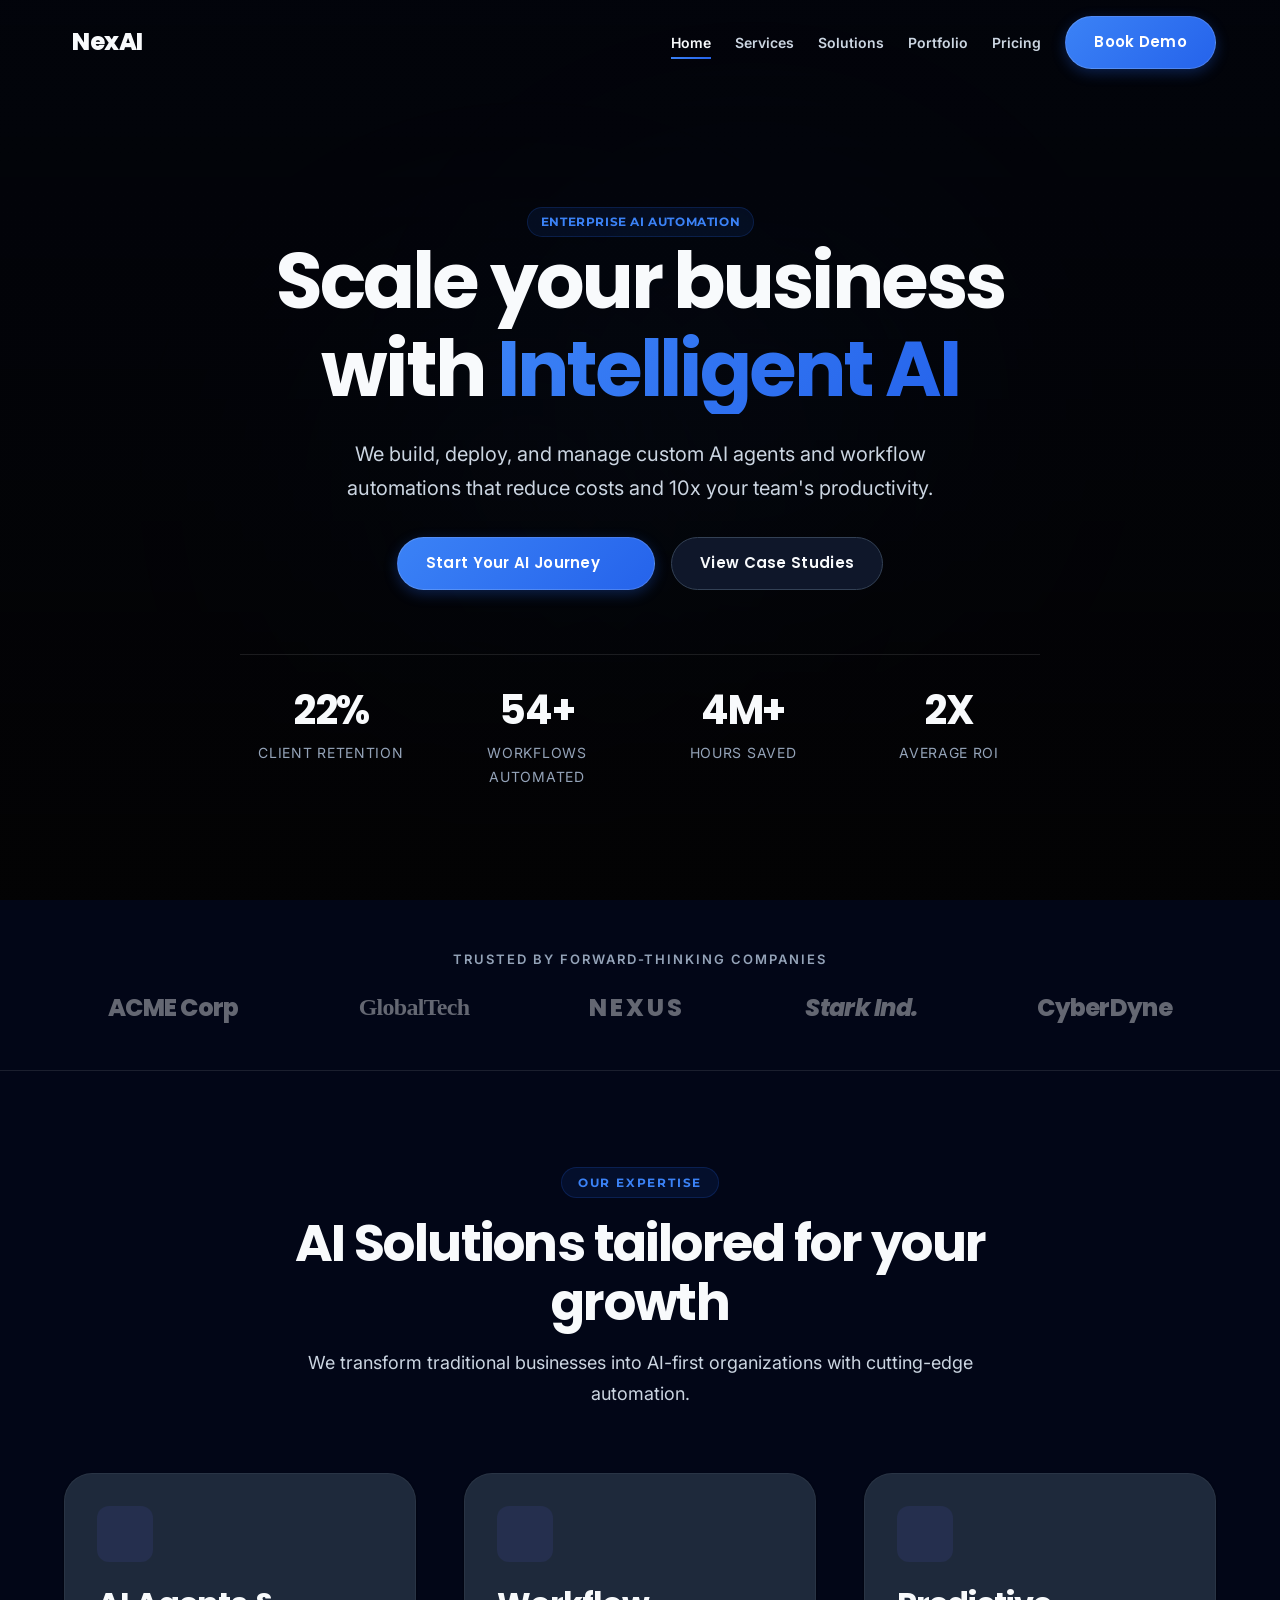
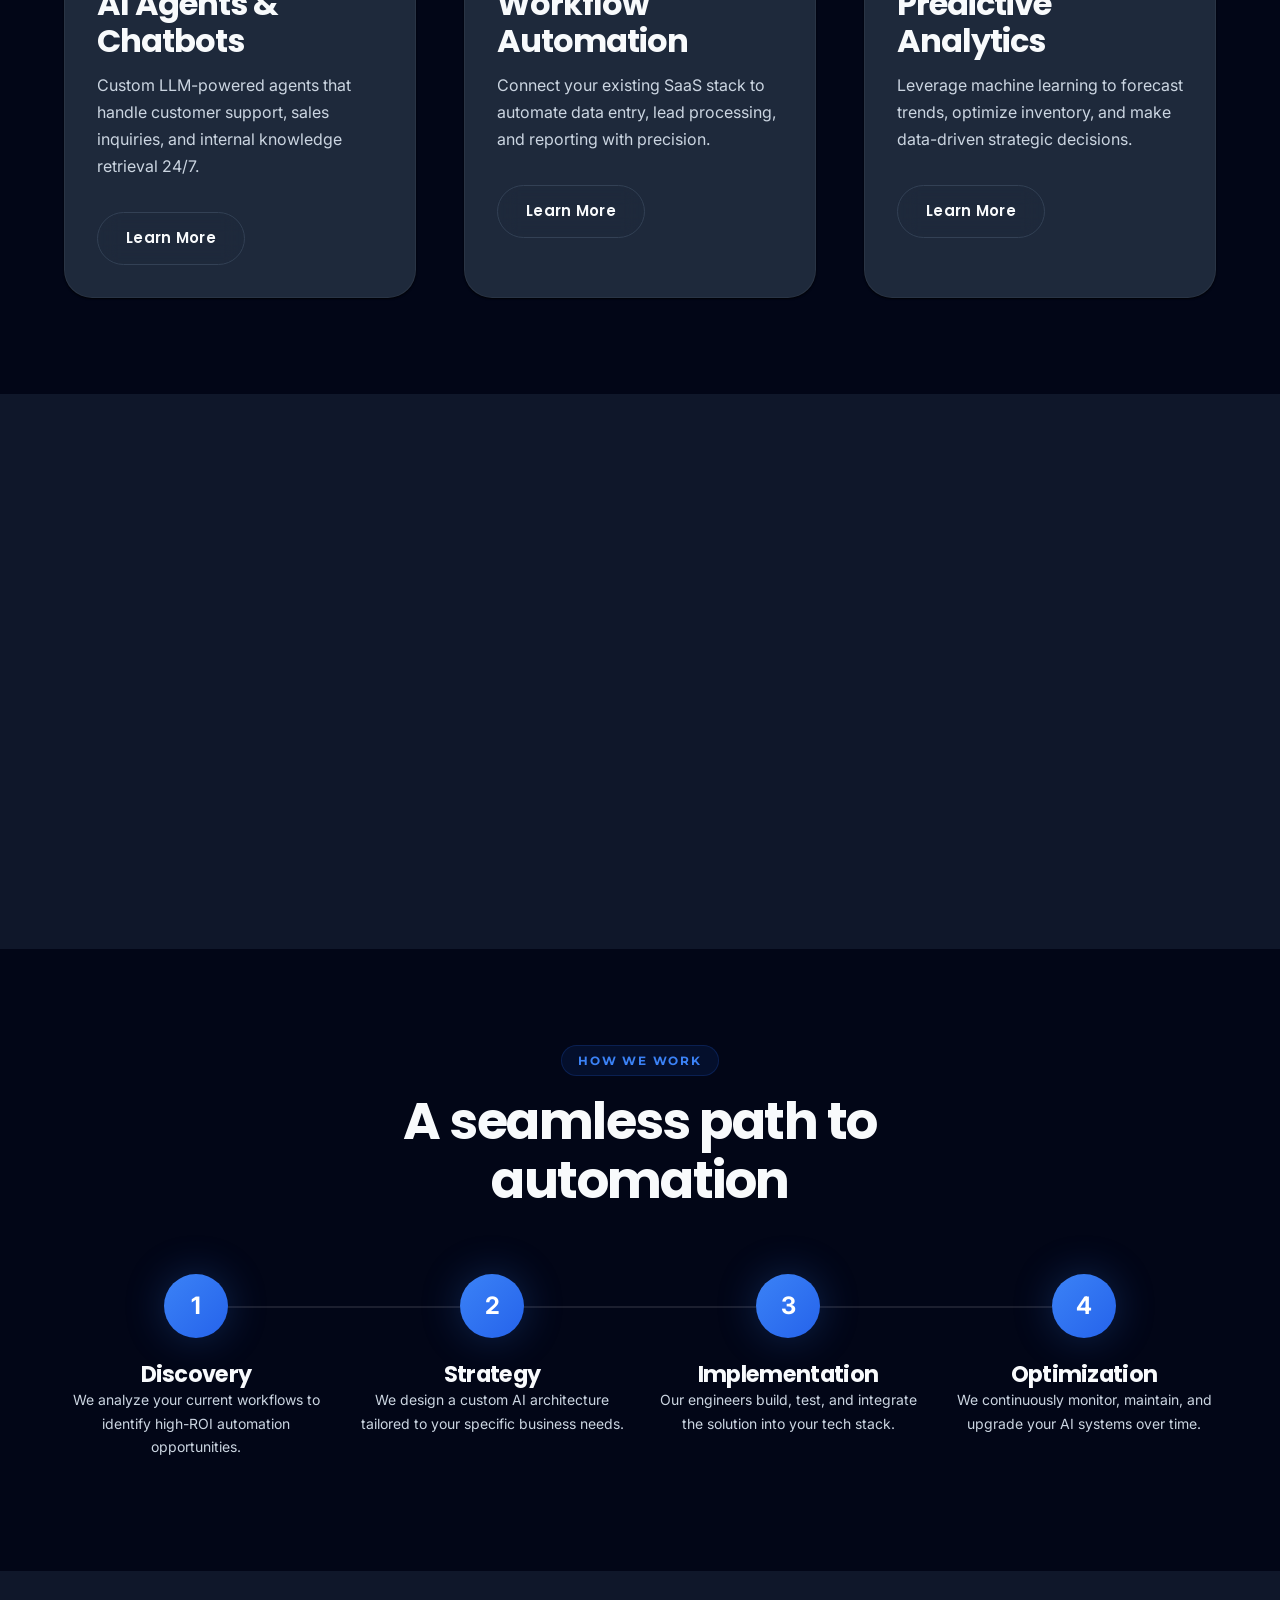
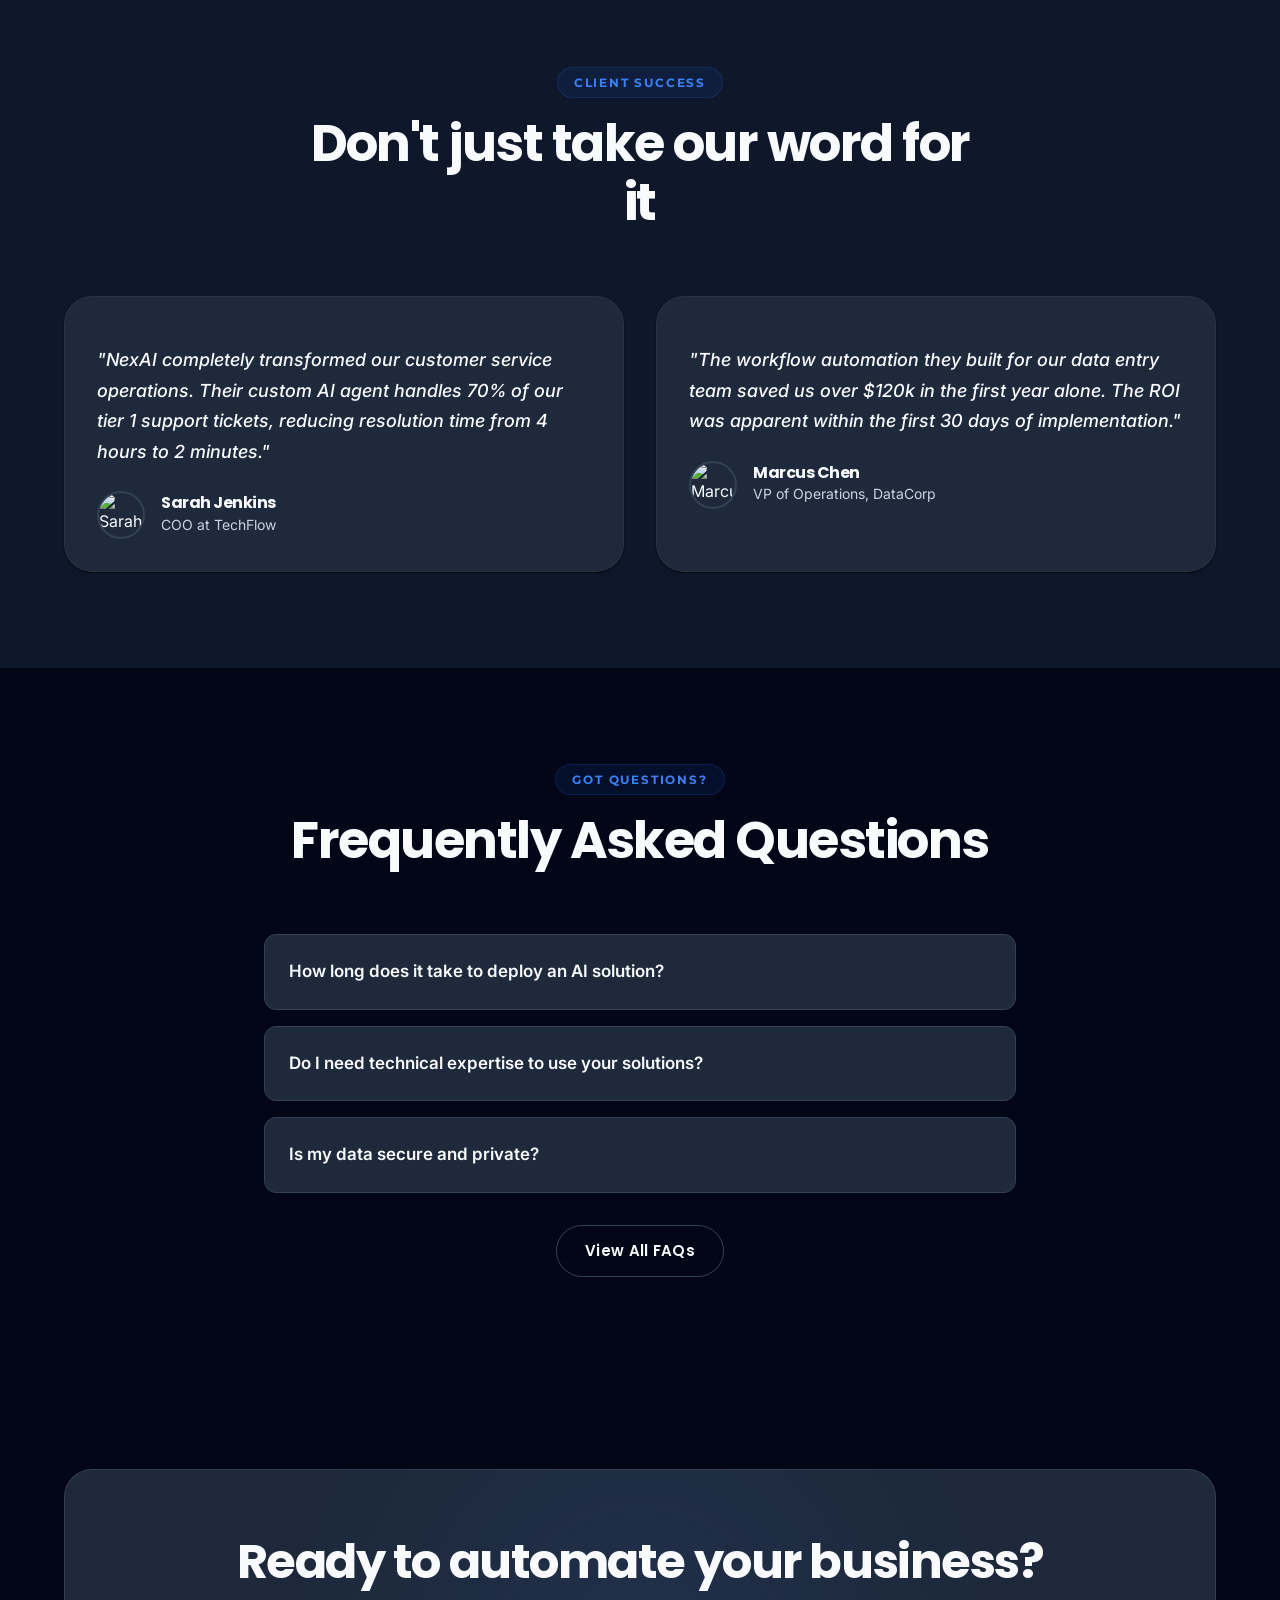
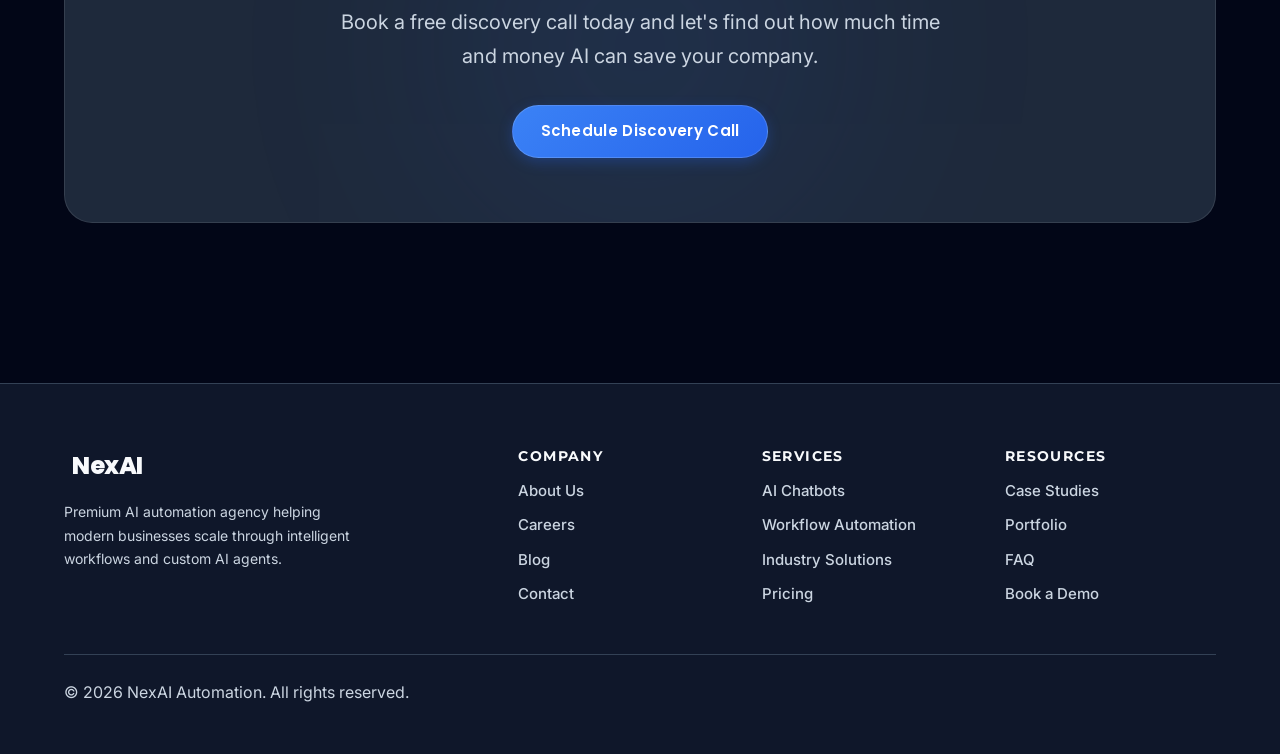
==== index.html @ 37d2e98c "Initial commit: NexAI - Complete AI Agency Website" ====
<!DOCTYPE html>
<html lang="en" data-theme="dark">
<head>
    <meta charset="UTF-8">
    <meta name="viewport" content="width=device-width, initial-scale=1.0">
    <title>NexAI - Premium AI Automation Agency</title>
    <meta name="description" content="NexAI builds, deploys, and manages custom AI agents and workflow automations that reduce costs and 10x your team's productivity.">
    <link rel="preconnect" href="https://fonts.googleapis.com">
    <link rel="preconnect" href="https://fonts.gstatic.com" crossorigin>
    <link href="https://fonts.googleapis.com/css2?family=Inter:wght@300;400;500;600;700&family=Montserrat:wght@500;600;700;800&family=Poppins:wght@500;600;700;800&display=swap" rel="stylesheet">
    <link rel="stylesheet" href="assets/css/variables.css">
    <link rel="stylesheet" href="assets/css/reset.css">
    <link rel="stylesheet" href="assets/css/global.css">
    <link rel="stylesheet" href="assets/css/components.css">
    <link rel="stylesheet" href="assets/css/animations.css">
    <script src="https://unpkg.com/@phosphor-icons/web"></script>
    <style>
        .hero {
            min-height: 100vh;
            display: flex;
            align-items: center;
            position: relative;
            padding-top: var(--space-24);
            overflow: hidden;
            background-image: linear-gradient(to bottom, rgba(3,3,3,0.6), rgba(3,3,3,0.95)), url('https://images.unsplash.com/photo-1451187580459-43490279c0fa?q=80&w=2000&auto=format&fit=crop');
            background-size: cover;
            background-position: center;
            background-attachment: fixed;
        }
        [data-theme="light"] .hero {
            background-image: linear-gradient(to bottom, rgba(248,250,252,0.7), rgba(248,250,252,0.98)), url('https://images.unsplash.com/photo-1451187580459-43490279c0fa?q=80&w=2000&auto=format&fit=crop');
        }
        .hero-content { max-width: 800px; margin: 0 auto; text-align: center; z-index: 1; position: relative; }
        .hero-title { font-size: clamp(3rem, 6vw, 5rem); margin-bottom: var(--space-6); letter-spacing: -0.04em; }
        .hero-subtitle { font-size: 1.25rem; color: var(--text-secondary); margin-bottom: var(--space-8); max-width: 600px; margin-inline: auto; }
        .hero-actions { display: flex; gap: var(--space-4); justify-content: center; flex-wrap: wrap; }
        .stats-grid { display: grid; grid-template-columns: repeat(2,1fr); gap: var(--space-6); margin-top: var(--space-16); padding-top: var(--space-8); border-top: 1px solid var(--border-glass); }
        @media(min-width:768px){ .stats-grid { grid-template-columns: repeat(4,1fr); } }
        .stat-item h3 { font-size: 2.5rem; color: var(--text-primary); margin-bottom: var(--space-2); }
        .stat-item p { font-size: 0.875rem; text-transform: uppercase; letter-spacing: 0.05em; color: var(--text-muted); margin: 0; }
        .trust-section { padding: var(--space-12) 0; border-bottom: 1px solid var(--border-glass); }
        .trust-logos { display: flex; justify-content: space-around; align-items: center; flex-wrap: wrap; gap: var(--space-8); opacity: 0.4; }
        .trust-logos h4 { font-size: 1.5rem; font-weight: 800; }
        .service-icon { width: 56px; height: 56px; border-radius: var(--radius-lg); background: rgba(99,102,241,0.1); color: var(--accent-primary); display: flex; align-items: center; justify-content: center; margin-bottom: var(--space-6); }
        .feature-grid { display: grid; grid-template-columns: 1fr; gap: var(--space-6); }
        @media(min-width:768px){ .feature-grid { grid-template-columns: 1fr 1fr; } }
        .feature-item { display: flex; gap: var(--space-4); }
        .feature-icon { width: 48px; height: 48px; border-radius: var(--radius-md); background: rgba(99,102,241,0.08); color: var(--accent-primary); display: flex; align-items: center; justify-content: center; flex-shrink: 0; }
        .process-step { text-align: center; position: relative; }
        .process-number { width: 64px; height: 64px; border-radius: 50%; background: var(--gradient-primary); color: white; display: flex; align-items: center; justify-content: center; font-size: 1.5rem; font-weight: 700; margin: 0 auto var(--space-6); box-shadow: var(--shadow-glow); }
        @media(min-width:768px){ .process-step:not(:last-child)::after { content:''; position:absolute; top:32px; right:-50%; width:100%; height:2px; background:var(--border-glass); z-index:-1; } }
        .accordion { background: var(--bg-card); border: 1px solid var(--border-color); border-radius: var(--radius-lg); margin-bottom: var(--space-4); overflow: hidden; transition: all var(--transition-normal); }
        .accordion:hover { border-color: rgba(99,102,241,0.4); }
        .accordion-header { padding: var(--space-6); display: flex; justify-content: space-between; align-items: center; cursor: pointer; font-weight: 600; font-size: 1.0625rem; }
        .accordion-body { max-height: 0; overflow: hidden; transition: max-height 0.3s ease-out; padding: 0 var(--space-6); }
        .accordion.active .accordion-body { padding-bottom: var(--space-6); }
        .accordion-icon { transition: transform 0.3s ease; color: var(--text-muted); }
        .accordion.active .accordion-icon { transform: rotate(180deg); color: var(--accent-primary); }
        .cta-section { background: var(--bg-card); border-radius: var(--radius-2xl); padding: var(--space-16) var(--space-8); text-align: center; position: relative; overflow: hidden; border: 1px solid var(--border-glass); }
        .testimonial-avatar { width: 48px; height: 48px; border-radius: 50%; object-fit: cover; border: 2px solid var(--border-color); }
    </style>
</head>
<body>
    <!-- Header -->
    <header class="header">
        <div class="container nav">
            <a href="index.html" class="logo"><i class="ph ph-cpu" class="logo-icon"></i> NexAI</a>
            <nav class="nav-links">
                <a href="index.html" class="nav-link active">Home</a>
                <a href="services.html" class="nav-link">Services</a>
                <a href="solutions.html" class="nav-link">Solutions</a>
                <a href="portfolio.html" class="nav-link">Portfolio</a>
                <a href="pricing.html" class="nav-link">Pricing</a>
                
                <a href="book.html" class="btn btn-primary">Book Demo</a>
            </nav>
            <button class="mobile-menu-btn" aria-label="Open Menu"><i class="ph ph-list"></i></button>
        </div>
    </header>
    <div class="mobile-overlay"></div>
    <div class="mobile-menu">
        <button class="close-menu-btn" aria-label="Close Menu"><i class="ph ph-x"></i></button>
        <a href="index.html" class="nav-link active">Home</a>
        <a href="services.html" class="nav-link">Services</a>
        <a href="solutions.html" class="nav-link">Solutions</a>
        <a href="portfolio.html" class="nav-link">Portfolio</a>
        <a href="pricing.html" class="nav-link">Pricing</a>
        <a href="about-us.html" class="nav-link">About</a>
        <a href="blog.html" class="nav-link">Blog</a>
        <a href="contact.html" class="nav-link">Contact</a>
        <div style="margin-top:auto;"><a href="book.html" class="btn btn-primary" style="width:100%;">Book Demo</a></div>
    </div>

    <!-- Hero -->
    <section class="hero">
        <div class="bg-glow animate-float" style="top:10%;left:10%;"></div>
        <div class="bg-glow animate-float" style="bottom:10%;right:10%;animation-delay:-3s;"></div>
        <div class="container">
            <div class="hero-content reveal">
                <span class="badge reveal stagger-1">Enterprise AI Automation</span>
                <h1 class="hero-title reveal stagger-2">Scale your business with <span class="text-gradient">Intelligent AI</span></h1>
                <p class="hero-subtitle reveal stagger-3">We build, deploy, and manage custom AI agents and workflow automations that reduce costs and 10x your team's productivity.</p>
                <div class="hero-actions reveal stagger-4">
                    <a href="book.html" class="btn btn-primary">Start Your AI Journey <i class="ph ph-arrow-right" style="width:18px;"></i></a>
                    <a href="case-studies.html" class="btn btn-secondary">View Case Studies</a>
                </div>
                <div class="stats-grid">
                    <div class="stat-item"><h3><span class="counter-value" data-target="98" data-suffix="%">0</span></h3><p>Client Retention</p></div>
                    <div class="stat-item"><h3><span class="counter-value" data-target="250" data-suffix="+">0</span></h3><p>Workflows Automated</p></div>
                    <div class="stat-item"><h3><span class="counter-value" data-target="15" data-suffix="M+">0</span></h3><p>Hours Saved</p></div>
                    <div class="stat-item"><h3><span class="counter-value" data-target="5" data-suffix="X">0</span></h3><p>Average ROI</p></div>
                </div>
            </div>
        </div>
    </section>

    <!-- Trust -->
    <section class="trust-section">
        <div class="container reveal">
            <p style="text-align:center;color:var(--text-muted);margin-bottom:var(--space-6);font-size:0.8125rem;text-transform:uppercase;letter-spacing:0.15em;font-weight:600;">Trusted by forward-thinking companies</p>
            <div class="trust-logos">
                <h4>ACME Corp</h4>
                <h4 style="font-family:serif;">GlobalTech</h4>
                <h4 style="letter-spacing:3px;">NEXUS</h4>
                <h4 style="font-style:italic;">Stark Ind.</h4>
                <h4>CyberDyne</h4>
            </div>
        </div>
    </section>

    <!-- Services -->
    <section class="section" id="services">
        <div class="container">
            <div class="section-header reveal">
                <span class="subtitle">Our Expertise</span>
                <h2>AI Solutions tailored for your growth</h2>
                <p>We transform traditional businesses into AI-first organizations with cutting-edge automation.</p>
            </div>
            <div class="grid grid-3">
                <div class="card reveal-scale stagger-1">
                    <div class="service-icon"><i class="ph ph-chat-circle"></i></div>
                    <h3 style="margin-bottom:var(--space-3);">AI Agents & Chatbots</h3>
                    <p>Custom LLM-powered agents that handle customer support, sales inquiries, and internal knowledge retrieval 24/7.</p>
                    <a href="services.html" class="btn btn-outline" style="margin-top:var(--space-4);">Learn More</a>
                </div>
                <div class="card reveal-scale stagger-2">
                    <div class="service-icon"><i data-lucide="workflow"></i></div>
                    <h3 style="margin-bottom:var(--space-3);">Workflow Automation</h3>
                    <p>Connect your existing SaaS stack to automate data entry, lead processing, and reporting with precision.</p>
                    <a href="services.html" class="btn btn-outline" style="margin-top:var(--space-4);">Learn More</a>
                </div>
                <div class="card reveal-scale stagger-3">
                    <div class="service-icon"><i data-lucide="bar-chart-3"></i></div>
                    <h3 style="margin-bottom:var(--space-3);">Predictive Analytics</h3>
                    <p>Leverage machine learning to forecast trends, optimize inventory, and make data-driven strategic decisions.</p>
                    <a href="services.html" class="btn btn-outline" style="margin-top:var(--space-4);">Learn More</a>
                </div>
            </div>
        </div>
    </section>

    <!-- Features -->
    <section class="section" style="background:var(--bg-secondary);">
        <div class="container">
            <div class="grid grid-2" style="align-items:center;">
                <div class="reveal-left">
                    <span class="subtitle">Why NexAI</span>
                    <h2 style="margin-bottom:var(--space-6);">Why enterprises choose NexAI</h2>
                    <p>We combine deep technical AI expertise with a consultative, results-driven approach. Every solution we build is tailored to your unique operational needs.</p>
                    <a href="about-us.html" class="btn btn-outline" style="margin-top:var(--space-6);">Learn About Us</a>
                </div>
                <div class="reveal-right">
                    <div class="feature-grid">
                        <div class="feature-item">
                            <div class="feature-icon"><i class="ph ph-shield-check" style="width:22px;"></i></div>
                            <div><h4 style="margin-bottom:var(--space-1);font-size:1rem;">Enterprise Security</h4><p style="font-size:0.875rem;margin:0;">SOC2, GDPR, and HIPAA compliant solutions with zero-data-retention AI.</p></div>
                        </div>
                        <div class="feature-item">
                            <div class="feature-icon"><i data-lucide="plug" style="width:22px;"></i></div>
                            <div><h4 style="margin-bottom:var(--space-1);font-size:1rem;">Custom Integrations</h4><p style="font-size:0.875rem;margin:0;">Seamless connections to your existing CRM, ERP, and SaaS tools.</p></div>
                        </div>
                        <div class="feature-item">
                            <div class="feature-icon"><i data-lucide="activity" style="width:22px;"></i></div>
                            <div><h4 style="margin-bottom:var(--space-1);font-size:1rem;">24/7 Monitoring</h4><p style="font-size:0.875rem;margin:0;">Proactive monitoring with real-time alerts and automatic failover.</p></div>
                        </div>
                        <div class="feature-item">
                            <div class="feature-icon"><i data-lucide="layers" style="width:22px;"></i></div>
                            <div><h4 style="margin-bottom:var(--space-1);font-size:1rem;">Scalable Architecture</h4><p style="font-size:0.875rem;margin:0;">Cloud-native infrastructure that grows with your business.</p></div>
                        </div>
                    </div>
                </div>
            </div>
        </div>
    </section>

    <!-- Process -->
    <section class="section">
        <div class="container">
            <div class="section-header reveal">
                <span class="subtitle">How We Work</span>
                <h2>A seamless path to automation</h2>
            </div>
            <div class="grid grid-4" style="text-align:center;gap:var(--space-8);">
                <div class="process-step reveal stagger-1"><div class="process-number">1</div><h4>Discovery</h4><p style="font-size:0.875rem;">We analyze your current workflows to identify high-ROI automation opportunities.</p></div>
                <div class="process-step reveal stagger-2"><div class="process-number">2</div><h4>Strategy</h4><p style="font-size:0.875rem;">We design a custom AI architecture tailored to your specific business needs.</p></div>
                <div class="process-step reveal stagger-3"><div class="process-number">3</div><h4>Implementation</h4><p style="font-size:0.875rem;">Our engineers build, test, and integrate the solution into your tech stack.</p></div>
                <div class="process-step reveal stagger-4"><div class="process-number">4</div><h4>Optimization</h4><p style="font-size:0.875rem;">We continuously monitor, maintain, and upgrade your AI systems over time.</p></div>
            </div>
        </div>
    </section>

    <!-- Testimonials -->
    <section class="section" style="background:var(--bg-secondary);">
        <div class="container">
            <div class="section-header reveal">
                <span class="subtitle">Client Success</span>
                <h2>Don't just take our word for it</h2>
            </div>
            <div class="grid grid-2">
                <div class="card reveal-left">
                    <div style="display:flex;gap:4px;color:#fbbf24;margin-bottom:var(--space-4);">
                        <i data-lucide="star" fill="#fbbf24" style="width:18px;"></i><i data-lucide="star" fill="#fbbf24" style="width:18px;"></i><i data-lucide="star" fill="#fbbf24" style="width:18px;"></i><i data-lucide="star" fill="#fbbf24" style="width:18px;"></i><i data-lucide="star" fill="#fbbf24" style="width:18px;"></i>
                    </div>
                    <p style="font-size:1.125rem;font-weight:500;color:var(--text-primary);font-style:italic;line-height:1.7;">"NexAI completely transformed our customer service operations. Their custom AI agent handles 70% of our tier 1 support tickets, reducing resolution time from 4 hours to 2 minutes."</p>
                    <div class="flex items-center gap-4" style="margin-top:var(--space-6);">
                        <img src="https://images.unsplash.com/photo-1494790108377-be9c29b29330?q=80&w=150&auto=format&fit=crop" alt="Sarah Jenkins" class="testimonial-avatar">
                        <div><h4 style="font-size:1rem;margin:0;">Sarah Jenkins</h4><p style="font-size:0.875rem;margin:0;">COO at TechFlow</p></div>
                    </div>
                </div>
                <div class="card reveal-right">
                    <div style="display:flex;gap:4px;color:#fbbf24;margin-bottom:var(--space-4);">
                        <i data-lucide="star" fill="#fbbf24" style="width:18px;"></i><i data-lucide="star" fill="#fbbf24" style="width:18px;"></i><i data-lucide="star" fill="#fbbf24" style="width:18px;"></i><i data-lucide="star" fill="#fbbf24" style="width:18px;"></i><i data-lucide="star" fill="#fbbf24" style="width:18px;"></i>
                    </div>
                    <p style="font-size:1.125rem;font-weight:500;color:var(--text-primary);font-style:italic;line-height:1.7;">"The workflow automation they built for our data entry team saved us over $120k in the first year alone. The ROI was apparent within the first 30 days of implementation."</p>
                    <div class="flex items-center gap-4" style="margin-top:var(--space-6);">
                        <img src="https://images.unsplash.com/photo-1560250097-0b93528c311a?q=80&w=150&auto=format&fit=crop" alt="Marcus Chen" class="testimonial-avatar">
                        <div><h4 style="font-size:1rem;margin:0;">Marcus Chen</h4><p style="font-size:0.875rem;margin:0;">VP of Operations, DataCorp</p></div>
                    </div>
                </div>
            </div>
        </div>
    </section>

    <!-- FAQ -->
    <section class="section">
        <div class="container" style="max-width:800px;">
            <div class="section-header reveal">
                <span class="subtitle">Got Questions?</span>
                <h2>Frequently Asked Questions</h2>
            </div>
            <div class="reveal-scale">
                <div class="accordion">
                    <div class="accordion-header">How long does it take to deploy an AI solution?<i class="ph ph-caret-down" class="accordion-icon"></i></div>
                    <div class="accordion-body"><p style="padding-top:var(--space-4);">Implementation timelines vary based on complexity. A simple automated workflow can be deployed in 2-3 weeks, while a custom enterprise AI agent typically takes 6-8 weeks.</p></div>
                </div>
                <div class="accordion">
                    <div class="accordion-header">Do I need technical expertise to use your solutions?<i class="ph ph-caret-down" class="accordion-icon"></i></div>
                    <div class="accordion-body"><p style="padding-top:var(--space-4);">Not at all. We design our solutions to be fully managed and user-friendly. We provide comprehensive training and handle all technical maintenance.</p></div>
                </div>
                <div class="accordion">
                    <div class="accordion-header">Is my data secure and private?<i class="ph ph-caret-down" class="accordion-icon"></i></div>
                    <div class="accordion-body"><p style="padding-top:var(--space-4);">Security is our top priority. We use enterprise-grade encryption and deploy AI models that do not use your data to train public models. Fully compliant with GDPR, SOC2, and HIPAA.</p></div>
                </div>
            </div>
            <div style="text-align:center;margin-top:var(--space-8);"><a href="faq.html" class="btn btn-outline">View All FAQs</a></div>
        </div>
    </section>

    <!-- CTA -->
    <section class="section">
        <div class="container">
            <div class="cta-section reveal-scale">
                <div class="bg-glow" style="top:50%;left:50%;transform:translate(-50%,-50%);opacity:0.15;"></div>
                <h2 style="font-size:clamp(2rem,4vw,3rem);margin-bottom:var(--space-4);position:relative;z-index:1;">Ready to automate your business?</h2>
                <p style="font-size:1.25rem;color:var(--text-secondary);max-width:600px;margin:0 auto var(--space-8);position:relative;z-index:1;">Book a free discovery call today and let's find out how much time and money AI can save your company.</p>
                <a href="book.html" class="btn btn-primary" style="position:relative;z-index:1;">Schedule Discovery Call</a>
            </div>
        </div>
    </section>

    <!-- Footer -->
    <footer class="footer">
        <div class="container">
            <div class="footer-grid">
                <div class="footer-col">
                    <a href="index.html" class="logo" style="margin-bottom:var(--space-4);"><i class="ph ph-cpu" class="logo-icon"></i> NexAI</a>
                    <p style="max-width:300px;font-size:0.875rem;">Premium AI automation agency helping modern businesses scale through intelligent workflows and custom AI agents.</p>
                </div>
                <div class="footer-col">
                    <h4>Company</h4>
                    <div class="footer-links">
                        <a href="about-us.html" class="footer-link">About Us</a>
                        <a href="careers.html" class="footer-link">Careers</a>
                        <a href="blog.html" class="footer-link">Blog</a>
                        <a href="contact.html" class="footer-link">Contact</a>
                    </div>
                </div>
                <div class="footer-col">
                    <h4>Services</h4>
                    <div class="footer-links">
                        <a href="services.html" class="footer-link">AI Chatbots</a>
                        <a href="services.html" class="footer-link">Workflow Automation</a>
                        <a href="solutions.html" class="footer-link">Industry Solutions</a>
                        <a href="pricing.html" class="footer-link">Pricing</a>
                    </div>
                </div>
                <div class="footer-col">
                    <h4>Resources</h4>
                    <div class="footer-links">
                        <a href="case-studies.html" class="footer-link">Case Studies</a>
                        <a href="portfolio.html" class="footer-link">Portfolio</a>
                        <a href="faq.html" class="footer-link">FAQ</a>
                        <a href="book.html" class="footer-link">Book a Demo</a>
                    </div>
                </div>
            </div>
            <div class="footer-bottom">
                <p>&copy; 2026 NexAI Automation. All rights reserved.</p>
                <div class="flex gap-4">
                    <a href="https://twitter.com" target="_blank" class="footer-link"><i class="ph ph-twitter-logo" style="width:20px;"></i></a>
                    <a href="https://linkedin.com" target="_blank" class="footer-link"><i class="ph ph-linkedin-logo" style="width:20px;"></i></a>
                    <a href="https://github.com" target="_blank" class="footer-link"><i class="ph ph-github-logo" style="width:20px;"></i></a>
                </div>
            </div>
        </div>
    </footer>
    
    <script src="assets/js/main.js"></script>
    <script src="assets/js/animations.js"></script>
    <script src="assets/js/components.js"></script>
</body>
</html>
---- assets/css/variables.css ----
@import url('https://fonts.googleapis.com/css2?family=Inter:wght@300;400;500;600;700&family=Montserrat:wght@500;600;700;800&family=Poppins:wght@500;600;700;800&display=swap');

:root {
  /* Premium Typography */
  --font-heading: 'Poppins', -apple-system, BlinkMacSystemFont, "Segoe UI", Roboto, Helvetica, Arial, sans-serif;
  --font-primary: 'Inter', -apple-system, BlinkMacSystemFont, "Segoe UI", Roboto, Helvetica, Arial, sans-serif;
  --font-highlight: 'Montserrat', -apple-system, BlinkMacSystemFont, "Segoe UI", Roboto, Helvetica, Arial, sans-serif;
  
  /* Deep Enterprise Dark Mode (Locked) */
  --bg-primary: #020617; /* Very dark slate, almost black */
  --bg-secondary: #0f172a;
  --bg-card: #1e293b;
  --bg-glass: rgba(15, 23, 42, 0.8);
  --bg-glass-hover: rgba(30, 41, 59, 0.95);
  
  --text-primary: #f8fafc; /* Near white for high contrast */
  --text-secondary: #cbd5e1;
  --text-muted: #94a3b8;
  
  --border-color: #334155;
  --border-glass: rgba(255, 255, 255, 0.1);
  
  --accent-primary: #3b82f6; /* Brighter blue for dark mode contrast */
  --accent-secondary: #60a5fa;
  --gradient-primary: linear-gradient(135deg, #3b82f6, #2563eb);
  --gradient-hover: linear-gradient(135deg, #60a5fa, #3b82f6);
  
  /* Deep ambient shadows */
  --shadow-sm: 0 1px 2px rgba(0,0,0,0.8);
  --shadow-md: 0 4px 6px -1px rgba(0,0,0,0.8), 0 2px 4px -2px rgba(0,0,0,0.8);
  --shadow-lg: 0 12px 24px -4px rgba(0,0,0,0.9), 0 4px 12px -6px rgba(0,0,0,0.9);
  --shadow-xl: 0 25px 50px -12px rgba(0,0,0,1);
  --shadow-glow: 0 0 40px rgba(59, 130, 246, 0.25);
  
  /* Compact Spacing */
  --space-1: 0.25rem;
  --space-2: 0.5rem;
  --space-3: 0.75rem;
  --space-4: 1rem;
  --space-6: 1.5rem;
  --space-8: 2rem;
  --space-12: 3rem;
  --space-16: 4rem;
  --space-24: 6rem;
  --space-32: 8rem;
  --space-48: 12rem;
  
  /* Radii */
  --radius-sm: 0.375rem;
  --radius-md: 0.5rem;
  --radius-lg: 0.75rem;
  --radius-xl: 1.25rem;
  --radius-2xl: 1.75rem;
  --radius-full: 9999px;
  
  /* Transitions */
  --transition-fast: 150ms cubic-bezier(0.4, 0, 0.2, 1);
  --transition-normal: 300ms cubic-bezier(0.4, 0, 0.2, 1);
  --transition-slow: 500ms cubic-bezier(0.4, 0, 0.2, 1);
  --transition-bounce: 500ms cubic-bezier(0.34, 1.56, 0.64, 1);
  
  /* Z-Index */
  --z-negative: -1;
  --z-base: 1;
  --z-dropdown: 1000;
  --z-sticky: 1020;
  --z-fixed: 1030;
  --z-modal-backdrop: 1040;
  --z-modal: 1050;
  --z-toast: 1090;
}
---- assets/css/global.css ----
body {
  font-family: var(--font-primary);
  background-color: var(--bg-primary);
  color: var(--text-primary);
  overflow-x: hidden;
  -webkit-font-smoothing: antialiased;
  -moz-osx-font-smoothing: grayscale;
}

/* Typography */
h1, h2, h3, h4, h5, h6 {
  font-family: var(--font-heading);
  font-weight: 700;
  line-height: 1.15;
  letter-spacing: -0.03em;
  color: var(--text-primary);
}

h1 { font-size: clamp(2.75rem, 5vw, 4.5rem); letter-spacing: -0.04em; }
h2 { font-size: clamp(2rem, 4vw, 3.25rem); letter-spacing: -0.03em; }
h3 { font-size: clamp(1.25rem, 2.5vw, 2.25rem); }
h4 { font-size: clamp(1.125rem, 1.75vw, 1.5rem); }

p {
  color: var(--text-secondary);
  margin-bottom: var(--space-4);
  font-size: 1rem;
  line-height: 1.7;
  font-weight: 400;
}

.text-gradient {
  background: var(--gradient-primary);
  -webkit-background-clip: text;
  -webkit-text-fill-color: transparent;
  background-clip: text;
  display: inline-block;
}

.subtitle {
  font-family: var(--font-highlight);
  text-transform: uppercase;
  letter-spacing: 0.15em;
  font-weight: 700;
  font-size: 0.75rem;
  color: var(--accent-primary);
  margin-bottom: var(--space-4);
  display: inline-block;
  padding: 0.35rem 1rem;
  background: rgba(37, 99, 235, 0.1);
  border-radius: var(--radius-full);
  border: 1px solid rgba(37, 99, 235, 0.2);
}

/* Phosphor Icons Visibility Fix */
.ph {
  font-size: 1.5rem;
  color: var(--text-primary);
  line-height: 1;
  vertical-align: middle;
}
.accent-icon .ph {
  color: var(--accent-primary);
}

/* Layout Utilities */
.container {
  width: 100%;
  max-width: 1200px;
  margin: 0 auto;
  padding: 0 var(--space-6);
}

.section {
  padding: var(--space-24) 0;
  position: relative;
}

.section-header {
  text-align: center;
  margin-bottom: var(--space-16);
  max-width: 700px;
  margin-inline: auto;
}

.section-header p {
  font-size: 1.125rem;
  color: var(--text-secondary);
  margin-top: var(--space-4);
}

.grid {
  display: grid;
  gap: var(--space-6);
}

.grid-2 { grid-template-columns: repeat(1, 1fr); }
.grid-3 { grid-template-columns: repeat(1, 1fr); }
.grid-4 { grid-template-columns: repeat(1, 1fr); }

@media (min-width: 768px) {
  .grid-2 { grid-template-columns: repeat(2, 1fr); gap: var(--space-8); }
  .grid-3 { grid-template-columns: repeat(2, 1fr); gap: var(--space-8); }
  .grid-4 { grid-template-columns: repeat(2, 1fr); gap: var(--space-6); }
}

@media (min-width: 1024px) {
  .grid-3 { grid-template-columns: repeat(3, 1fr); gap: var(--space-12); }
  .grid-4 { grid-template-columns: repeat(4, 1fr); gap: var(--space-8); }
}

/* Flex Utilities */
.flex { display: flex; }
.items-center { align-items: center; }
.justify-between { justify-content: space-between; }
.justify-center { justify-content: center; }
.flex-col { flex-direction: column; }
.gap-2 { gap: var(--space-2); }
.gap-4 { gap: var(--space-4); }
.gap-6 { gap: var(--space-6); }
.gap-8 { gap: var(--space-8); }

/* Premium Glassmorphism */
.glass {
  background: var(--bg-glass);
  backdrop-filter: blur(24px) saturate(180%);
  -webkit-backdrop-filter: blur(24px) saturate(180%);
  border: 1px solid var(--border-glass);
  box-shadow: var(--shadow-xl);
}

/* Background Gradients */
.bg-glow {
  position: absolute;
  width: 800px;
  height: 800px;
  background: radial-gradient(circle, var(--accent-primary) 0%, transparent 50%);
  opacity: 0.15;
  filter: blur(120px);
  z-index: var(--z-negative);
  pointer-events: none;
  transform: translate3d(0,0,0);
}

/* Text Selection */
::selection {
  background: var(--accent-primary);
  color: white;
}
---- assets/css/components.css ----
/* Buttons */
.btn {
  display: inline-flex;
  align-items: center;
  justify-content: center;
  gap: var(--space-2);
  padding: 0.875rem 1.75rem;
  border-radius: var(--radius-full);
  font-family: var(--font-heading);
  font-weight: 600;
  font-size: 0.9375rem;
  letter-spacing: 0.02em;
  transition: all var(--transition-normal);
  text-align: center;
  position: relative;
  overflow: hidden;
  z-index: 1;
}

.btn-primary {
  background: var(--gradient-primary);
  color: #ffffff !important;
  box-shadow: 0 4px 14px 0 rgba(37, 99, 235, 0.3);
  border: 1px solid rgba(255, 255, 255, 0.15);
}

.btn-primary::before {
  content: '';
  position: absolute;
  top: 0; right: 0; bottom: 0; left: 0;
  background: var(--gradient-hover);
  z-index: -1;
  transition: opacity var(--transition-normal);
  opacity: 0;
}

.btn-primary:hover {
  transform: translateY(-2px);
  box-shadow: 0 8px 24px rgba(37, 99, 235, 0.4);
  border-color: rgba(255, 255, 255, 0.3);
}

.btn-primary:hover::before {
  opacity: 1;
}

.btn-primary:active {
  transform: translateY(0);
}

.btn-secondary {
  background: var(--bg-secondary);
  color: var(--text-primary);
  border: 1px solid var(--border-color);
}

.btn-secondary:hover {
  background: var(--bg-card);
  border-color: var(--text-secondary);
  transform: translateY(-2px);
  box-shadow: var(--shadow-sm);
}

.btn-outline {
  background: transparent;
  color: var(--text-primary);
  border: 1px solid var(--border-color);
  backdrop-filter: blur(10px);
}

.btn-outline:hover {
  border-color: var(--accent-primary);
  color: var(--accent-primary);
  background: rgba(37, 99, 235, 0.05);
}

/* Premium Cards */
.card {
  background: var(--bg-card);
  border-radius: var(--radius-2xl);
  padding: var(--space-8);
  border: 1px solid rgba(255,255,255,0.05);
  transition: all var(--transition-normal);
  box-shadow: var(--shadow-sm);
  position: relative;
  overflow: hidden;
  backdrop-filter: blur(12px);
  -webkit-backdrop-filter: blur(12px);
  z-index: 1;
}

.card:hover {
  transform: translateY(-4px);
  box-shadow: var(--shadow-md);
  border-color: rgba(37, 99, 235, 0.3);
  background: var(--bg-glass);
}

/* Subtle glow line at top on hover */
.card::before {
  content: '';
  position: absolute;
  top: 0;
  left: 0;
  width: 100%;
  height: 2px;
  background: var(--gradient-primary);
  opacity: 0;
  transition: opacity var(--transition-normal);
  z-index: 2;
}

.card:hover::before {
  opacity: 1;
}

/* Badges */
.badge {
  display: inline-flex;
  align-items: center;
  padding: 0.3rem 0.8rem;
  border-radius: var(--radius-full);
  font-size: 0.75rem;
  font-weight: 700;
  letter-spacing: 0.05em;
  text-transform: uppercase;
  background: rgba(37, 99, 235, 0.1);
  color: var(--accent-primary);
  border: 1px solid rgba(37, 99, 235, 0.2);
  font-family: var(--font-highlight);
}

/* Forms */
.form-group {
  margin-bottom: var(--space-4);
}

.form-label {
  display: block;
  margin-bottom: var(--space-2);
  font-weight: 600;
  color: var(--text-primary);
  font-size: 0.875rem;
  text-transform: uppercase;
  letter-spacing: 0.05em;
  font-family: var(--font-highlight);
}

.form-control {
  width: 100%;
  padding: 0.875rem 1.25rem;
  background: rgba(0, 0, 0, 0.2);
  border: 1px solid var(--border-color);
  border-radius: var(--radius-lg);
  color: var(--text-primary);
  transition: all var(--transition-fast);
  font-size: 1rem;
  font-family: var(--font-primary);
}

.form-control:focus {
  outline: none;
  border-color: var(--accent-primary);
  box-shadow: 0 0 0 2px rgba(37, 99, 235, 0.2);
  background: var(--bg-secondary);
}

/* Navigation (Header) */
.header {
  position: fixed;
  top: 0;
  left: 0;
  width: 100%;
  z-index: var(--z-sticky);
  transition: all var(--transition-normal);
  padding: var(--space-4) 0;
  background: transparent;
}

.header.scrolled {
  background: var(--bg-glass);
  backdrop-filter: blur(12px) saturate(180%);
  -webkit-backdrop-filter: blur(12px) saturate(180%);
  border-bottom: 1px solid var(--border-color);
  padding: var(--space-3) 0;
  box-shadow: var(--shadow-sm);
}

.nav {
  display: flex;
  justify-content: space-between;
  align-items: center;
}

.logo {
  font-family: var(--font-heading);
  font-size: 1.5rem;
  font-weight: 800;
  color: var(--text-primary);
  display: flex;
  align-items: center;
  gap: 0.5rem;
  letter-spacing: -0.02em;
}

.logo-icon {
  color: var(--accent-primary);
  font-size: 1.75rem;
}

.nav-links {
  display: none;
  gap: var(--space-6);
  align-items: center;
}

@media (min-width: 1024px) {
  .nav-links {
    display: flex;
  }
}

.nav-link {
  font-weight: 600;
  font-size: 0.875rem;
  color: var(--text-secondary);
  transition: color var(--transition-fast);
  position: relative;
  font-family: var(--font-primary);
}

.nav-link:hover, .nav-link.active {
  color: var(--text-primary);
}

.nav-link::after {
  content: '';
  position: absolute;
  bottom: -6px;
  left: 50%;
  transform: translateX(-50%);
  width: 0;
  height: 2px;
  background: var(--gradient-primary);
  transition: width var(--transition-bounce);
}

.nav-link:hover::after, .nav-link.active::after {
  width: 100%;
}

.mobile-menu-btn {
  display: block;
  font-size: 1.5rem;
  color: var(--text-primary);
  background: none;
  border: none;
  cursor: pointer;
}

@media (min-width: 1024px) {
  .mobile-menu-btn {
    display: none;
  }
}

/* Mobile Menu */
.mobile-menu {
  position: fixed;
  top: 0;
  right: -100%;
  width: 100%;
  max-width: 400px;
  height: 100vh;
  background: var(--bg-card);
  backdrop-filter: blur(20px);
  border-left: 1px solid var(--border-color);
  z-index: var(--z-fixed);
  padding: var(--space-24) var(--space-8) var(--space-8);
  box-shadow: var(--shadow-xl);
  transition: right var(--transition-slow);
  display: flex;
  flex-direction: column;
  gap: var(--space-6);
}

.mobile-menu.open {
  right: 0;
}

.mobile-menu .nav-link {
  font-size: 1.25rem;
  display: block;
  padding: var(--space-2) 0;
}

.mobile-overlay {
  position: fixed;
  top: 0;
  left: 0;
  width: 100%;
  height: 100%;
  background: rgba(0,0,0,0.6);
  backdrop-filter: blur(8px);
  z-index: var(--z-modal-backdrop);
  opacity: 0;
  pointer-events: none;
  transition: opacity var(--transition-normal);
}

.mobile-overlay.open {
  opacity: 1;
  pointer-events: auto;
}

.close-menu-btn {
  position: absolute;
  top: var(--space-6);
  right: var(--space-6);
  width: 40px;
  height: 40px;
  display: flex;
  align-items: center;
  justify-content: center;
  border-radius: 50%;
  background: var(--bg-secondary);
  color: var(--text-primary);
  transition: all var(--transition-fast);
  border: none;
  cursor: pointer;
}

.close-menu-btn:hover {
  background: var(--bg-primary);
  transform: rotate(90deg);
}

/* Footer */
.footer {
  background: var(--bg-secondary);
  border-top: 1px solid var(--border-color);
  padding: var(--space-16) 0 var(--space-8);
  margin-top: var(--space-16);
}

.footer-grid {
  display: grid;
  grid-template-columns: 1fr;
  gap: var(--space-8);
  margin-bottom: var(--space-12);
}

@media (min-width: 768px) {
  .footer-grid {
    grid-template-columns: 2fr 1fr 1fr 1fr;
  }
}

.footer-col h4 {
  margin-bottom: var(--space-4);
  font-size: 0.875rem;
  text-transform: uppercase;
  letter-spacing: 0.1em;
  color: var(--text-primary);
  font-family: var(--font-highlight);
}

.footer-links {
  display: flex;
  flex-direction: column;
  gap: var(--space-3);
}

.footer-link {
  color: var(--text-secondary);
  transition: all var(--transition-fast);
  font-weight: 500;
  text-decoration: none;
  font-size: 0.9375rem;
}

.footer-link:hover {
  color: var(--accent-primary);
  transform: translateX(4px);
}

.footer-bottom {
  padding-top: var(--space-6);
  border-top: 1px solid var(--border-color);
  display: flex;
  flex-direction: column;
  align-items: center;
  gap: var(--space-4);
  text-align: center;
  color: var(--text-muted);
  font-size: 0.875rem;
}

@media (min-width: 768px) {
  .footer-bottom {
    flex-direction: row;
    justify-content: space-between;
  }
}
---- assets/css/animations.css ----
/* Scroll Reveal Base */
.reveal, .reveal-left, .reveal-right, .reveal-scale {
  opacity: 0;
  will-change: transform, opacity;
  transition: all 1s cubic-bezier(0.16, 1, 0.3, 1);
}

.reveal {
  transform: translateY(40px);
}

.reveal-left {
  transform: translateX(-60px);
}

.reveal-right {
  transform: translateX(60px);
}

.reveal-scale {
  transform: scale(0.9) translateY(30px);
}

/* Active State applied by JS */
.reveal.active, .reveal-left.active, .reveal-right.active, .reveal-scale.active {
  opacity: 1;
  transform: translate(0) scale(1);
}

/* Stagger Delays */
.stagger-1 { transition-delay: 100ms; }
.stagger-2 { transition-delay: 200ms; }
.stagger-3 { transition-delay: 300ms; }
.stagger-4 { transition-delay: 400ms; }

/* Stagger Children for Grids */
.reveal.active .stagger-child:nth-child(1) { transition-delay: 100ms; opacity: 1; transform: translateY(0); }
.reveal.active .stagger-child:nth-child(2) { transition-delay: 200ms; opacity: 1; transform: translateY(0); }
.reveal.active .stagger-child:nth-child(3) { transition-delay: 300ms; opacity: 1; transform: translateY(0); }
.reveal.active .stagger-child:nth-child(4) { transition-delay: 400ms; opacity: 1; transform: translateY(0); }

.stagger-child {
  opacity: 0;
  transform: translateY(30px);
  transition: all 0.8s cubic-bezier(0.16, 1, 0.3, 1);
}

/* Floating Elements */
@keyframes float {
  0%, 100% { transform: translateY(0) translate(-50%, -50%); }
  50% { transform: translateY(-20px) translate(-50%, -50%); }
}

.animate-float {
  animation: float 8s ease-in-out infinite;
}

/* Spinners */
@keyframes spin {
  from { transform: rotate(0deg); }
  to { transform: rotate(360deg); }
}

.animate-spin-slow {
  animation: spin 3s linear infinite;
}
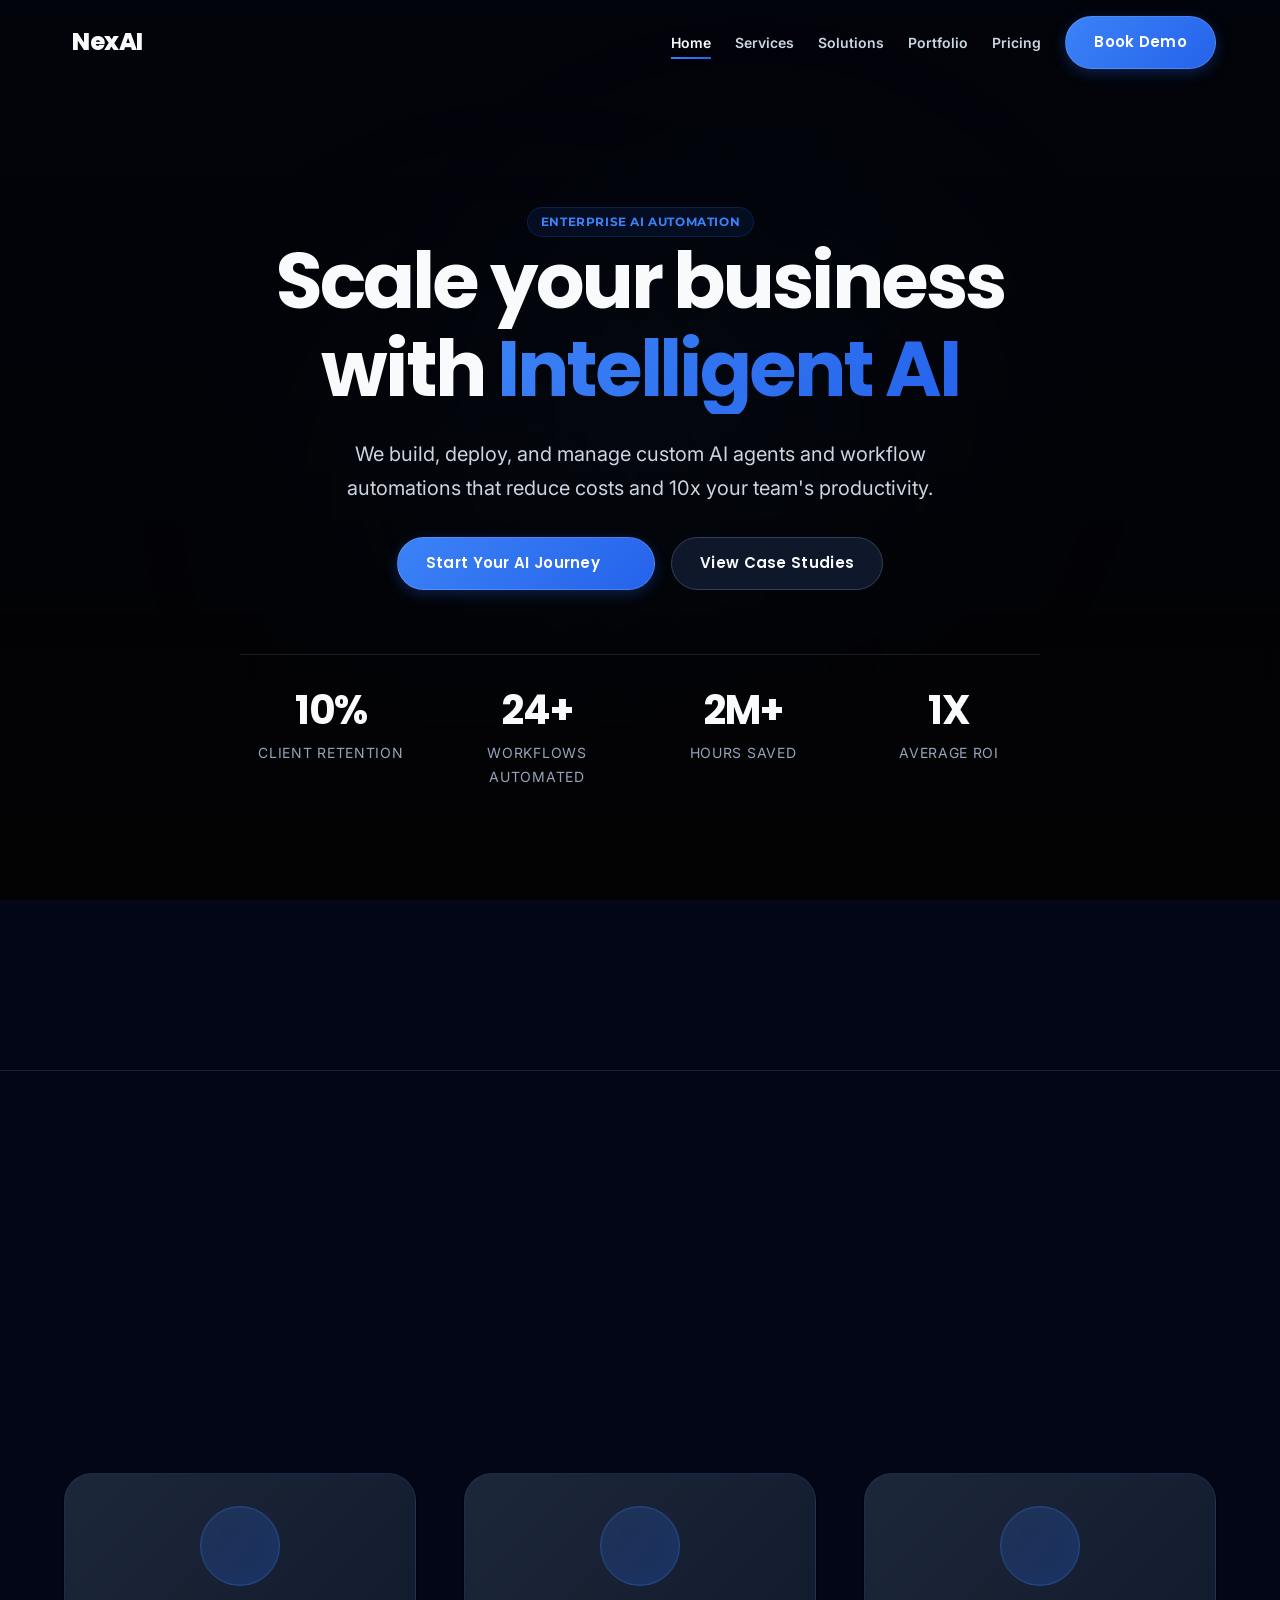
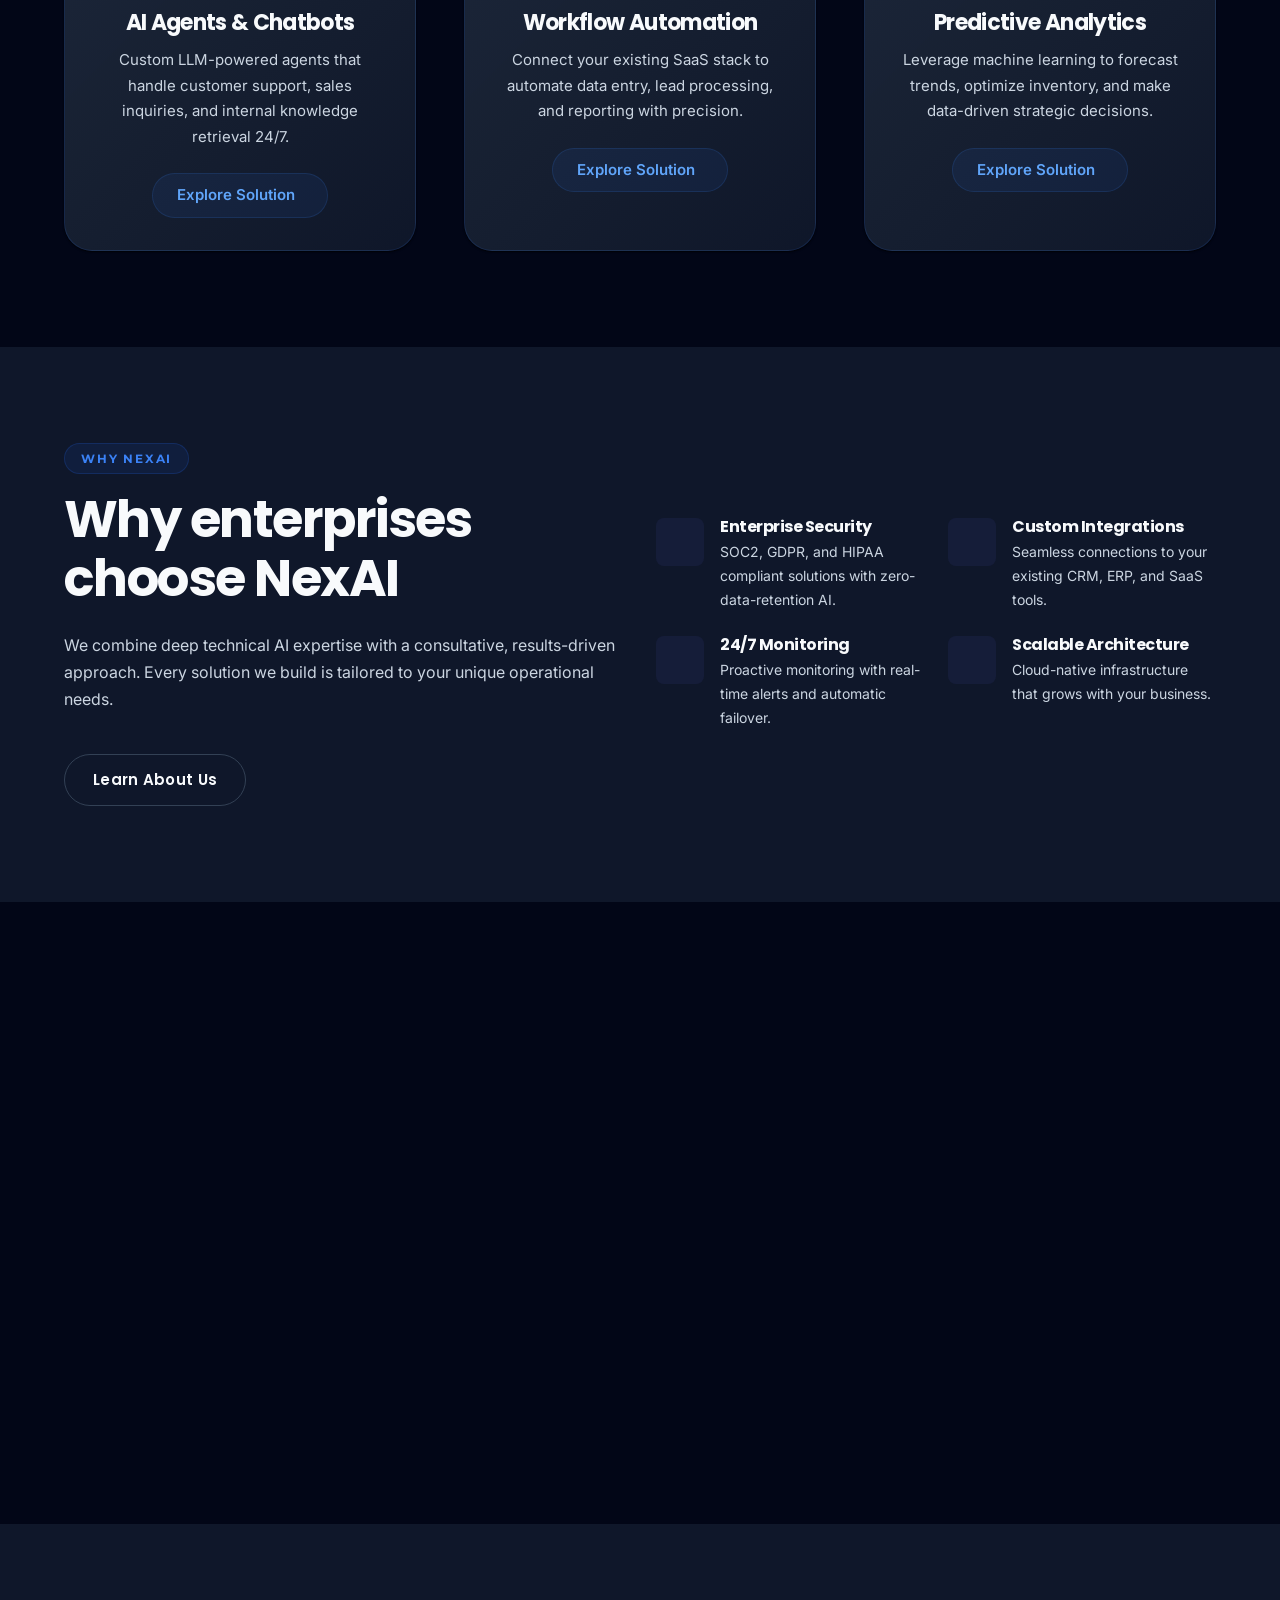
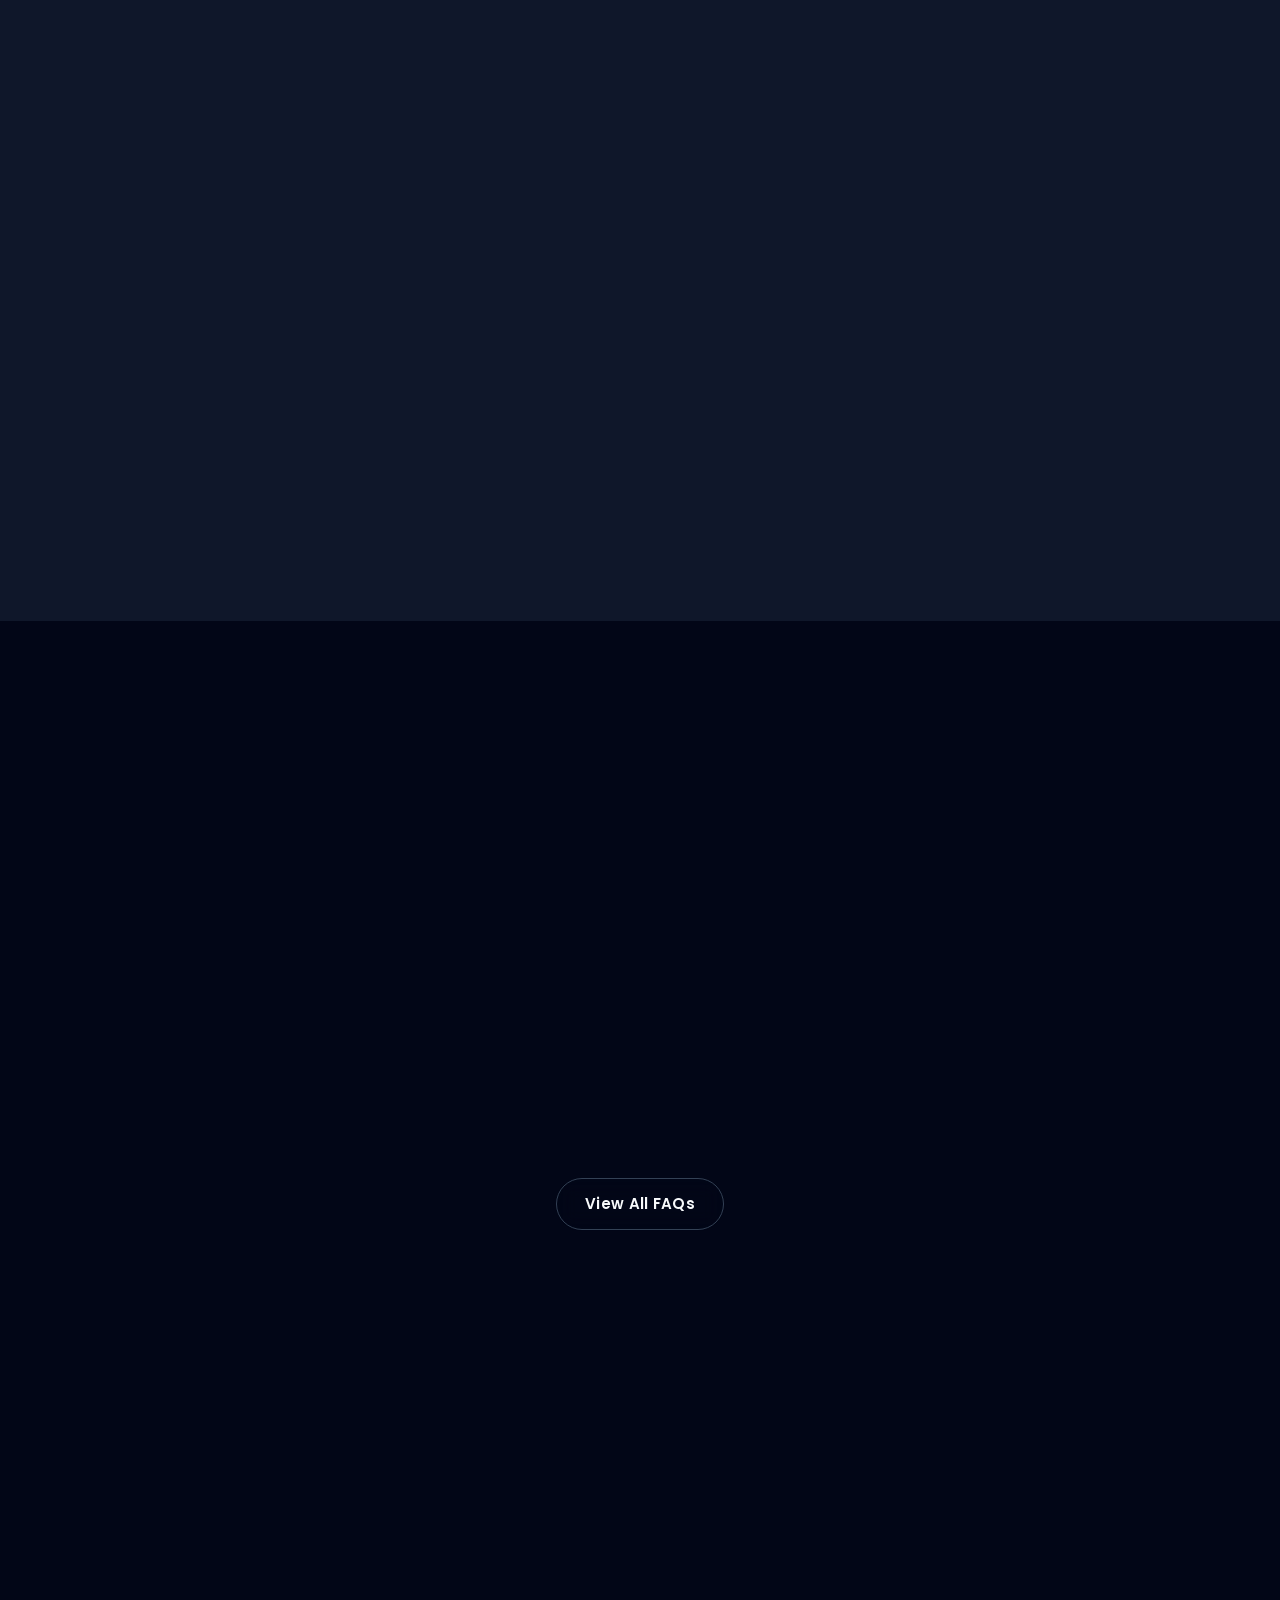
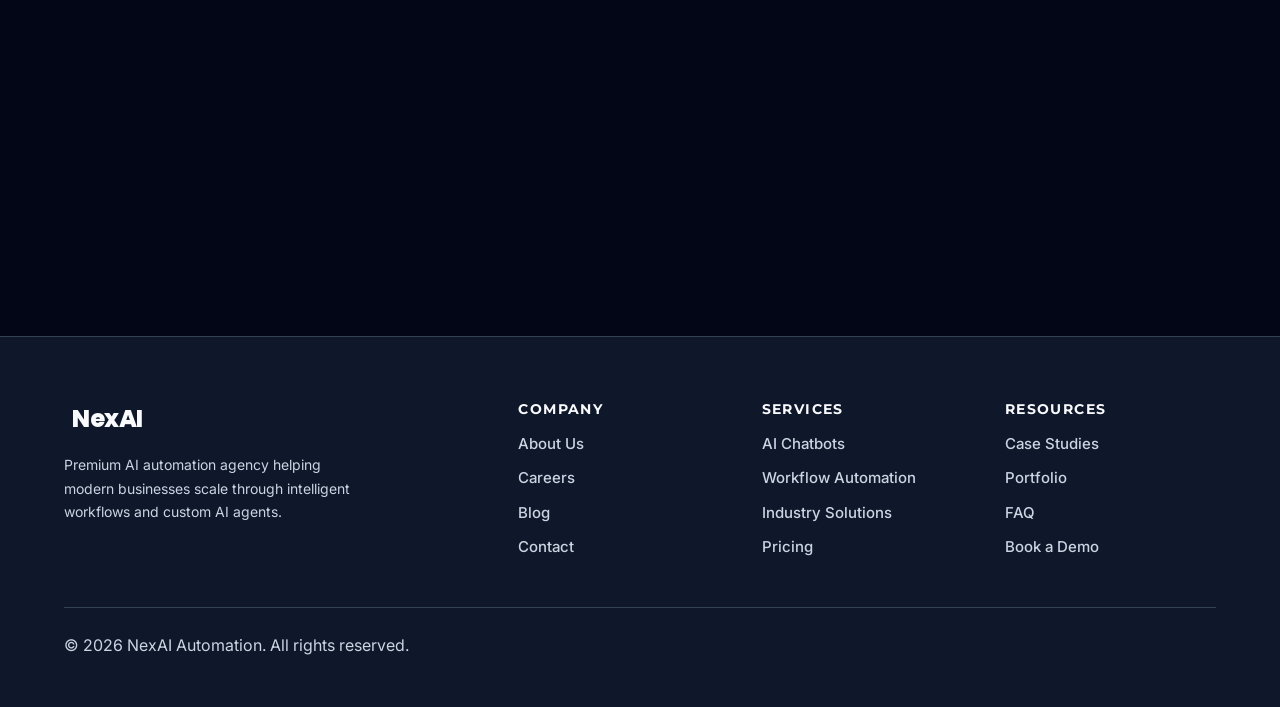
==== commit de1a699e: "Enhance UI: Redesign home page service cards, fix icon visibility, and upgrade booking calendar to p" ====
--- a/index.html
+++ b/index.html
@@ -58,6 +58,21 @@
         .accordion.active .accordion-icon { transform: rotate(180deg); color: var(--accent-primary); }
         .cta-section { background: var(--bg-card); border-radius: var(--radius-2xl); padding: var(--space-16) var(--space-8); text-align: center; position: relative; overflow: hidden; border: 1px solid var(--border-glass); }
         .testimonial-avatar { width: 48px; height: 48px; border-radius: 50%; object-fit: cover; border: 2px solid var(--border-color); }
+        .featured-card { position: relative; overflow: hidden; padding: var(--space-8); text-align: center; border: 1px solid rgba(59,130,246,0.15); background: linear-gradient(135deg, rgba(30,41,59,0.95), rgba(15,23,42,0.98)); transition: all 0.4s cubic-bezier(0.4,0,0.2,1); }
+        .featured-card:hover { transform: translateY(-8px); border-color: rgba(59,130,246,0.4); box-shadow: 0 25px 60px rgba(59,130,246,0.15), 0 0 40px rgba(59,130,246,0.08); }
+        .featured-card-glow { position: absolute; top: -50%; left: -50%; width: 200%; height: 200%; background: radial-gradient(circle at center, rgba(59,130,246,0.06) 0%, transparent 60%); opacity: 0; transition: opacity 0.5s ease; pointer-events: none; }
+        .featured-card:hover .featured-card-glow { opacity: 1; }
+        .featured-icon-wrap { position: relative; width: 80px; height: 80px; margin: 0 auto var(--space-6); }
+        .featured-icon-ring { position: absolute; inset: 0; border-radius: 50%; border: 2px solid rgba(59,130,246,0.2); animation: pulse-ring 3s ease-in-out infinite; }
+        @keyframes pulse-ring { 0%, 100% { transform: scale(1); opacity: 0.5; } 50% { transform: scale(1.15); opacity: 0; } }
+        .featured-icon { width: 80px; height: 80px; border-radius: 50%; background: linear-gradient(135deg, rgba(59,130,246,0.15), rgba(37,99,235,0.25)); color: var(--accent-secondary); display: flex; align-items: center; justify-content: center; font-size: 32px; position: relative; z-index: 1; backdrop-filter: blur(10px); border: 1px solid rgba(59,130,246,0.2); }
+        .featured-card:hover .featured-icon { background: linear-gradient(135deg, rgba(59,130,246,0.25), rgba(37,99,235,0.4)); box-shadow: 0 0 30px rgba(59,130,246,0.3); }
+        .featured-card-title { font-size: 1.375rem; margin-bottom: var(--space-3); color: var(--text-primary); font-weight: 700; }
+        .featured-card-desc { font-size: 0.9375rem; color: var(--text-secondary); line-height: 1.7; margin-bottom: var(--space-6); }
+        .featured-cta { display: inline-flex; align-items: center; gap: 8px; color: var(--accent-secondary); font-weight: 600; font-size: 0.9375rem; transition: all 0.3s ease; padding: 10px 24px; border-radius: var(--radius-full); background: rgba(59,130,246,0.08); border: 1px solid rgba(59,130,246,0.15); }
+        .featured-cta:hover { background: rgba(59,130,246,0.15); color: #93bbfc; transform: translateX(4px); border-color: rgba(59,130,246,0.3); }
+        .featured-cta i { font-size: 16px; transition: transform 0.3s ease; }
+        .featured-cta:hover i { transform: translateX(4px); }
     </style>
 </head>
 <body>
@@ -137,23 +152,35 @@
                 <p>We transform traditional businesses into AI-first organizations with cutting-edge automation.</p>
             </div>
             <div class="grid grid-3">
-                <div class="card reveal-scale stagger-1">
-                    <div class="service-icon"><i class="ph ph-chat-circle"></i></div>
-                    <h3 style="margin-bottom:var(--space-3);">AI Agents & Chatbots</h3>
-                    <p>Custom LLM-powered agents that handle customer support, sales inquiries, and internal knowledge retrieval 24/7.</p>
-                    <a href="services.html" class="btn btn-outline" style="margin-top:var(--space-4);">Learn More</a>
-                </div>
-                <div class="card reveal-scale stagger-2">
-                    <div class="service-icon"><i data-lucide="workflow"></i></div>
-                    <h3 style="margin-bottom:var(--space-3);">Workflow Automation</h3>
-                    <p>Connect your existing SaaS stack to automate data entry, lead processing, and reporting with precision.</p>
-                    <a href="services.html" class="btn btn-outline" style="margin-top:var(--space-4);">Learn More</a>
-                </div>
-                <div class="card reveal-scale stagger-3">
-                    <div class="service-icon"><i data-lucide="bar-chart-3"></i></div>
-                    <h3 style="margin-bottom:var(--space-3);">Predictive Analytics</h3>
-                    <p>Leverage machine learning to forecast trends, optimize inventory, and make data-driven strategic decisions.</p>
-                    <a href="services.html" class="btn btn-outline" style="margin-top:var(--space-4);">Learn More</a>
+                <div class="card featured-card reveal-scale stagger-1">
+                    <div class="featured-card-glow"></div>
+                    <div class="featured-icon-wrap">
+                        <div class="featured-icon-ring"></div>
+                        <div class="featured-icon"><i class="ph ph-chat-circle"></i></div>
+                    </div>
+                    <h3 class="featured-card-title">AI Agents & Chatbots</h3>
+                    <p class="featured-card-desc">Custom LLM-powered agents that handle customer support, sales inquiries, and internal knowledge retrieval 24/7.</p>
+                    <a href="services.html" class="featured-cta">Explore Solution <i class="ph ph-arrow-right"></i></a>
+                </div>
+                <div class="card featured-card reveal-scale stagger-2">
+                    <div class="featured-card-glow"></div>
+                    <div class="featured-icon-wrap">
+                        <div class="featured-icon-ring"></div>
+                        <div class="featured-icon"><i class="ph ph-flow-arrow"></i></div>
+                    </div>
+                    <h3 class="featured-card-title">Workflow Automation</h3>
+                    <p class="featured-card-desc">Connect your existing SaaS stack to automate data entry, lead processing, and reporting with precision.</p>
+                    <a href="services.html" class="featured-cta">Explore Solution <i class="ph ph-arrow-right"></i></a>
+                </div>
+                <div class="card featured-card reveal-scale stagger-3">
+                    <div class="featured-card-glow"></div>
+                    <div class="featured-icon-wrap">
+                        <div class="featured-icon-ring"></div>
+                        <div class="featured-icon"><i class="ph ph-chart-bar"></i></div>
+                    </div>
+                    <h3 class="featured-card-title">Predictive Analytics</h3>
+                    <p class="featured-card-desc">Leverage machine learning to forecast trends, optimize inventory, and make data-driven strategic decisions.</p>
+                    <a href="services.html" class="featured-cta">Explore Solution <i class="ph ph-arrow-right"></i></a>
                 </div>
             </div>
         </div>
@@ -172,19 +199,19 @@
                 <div class="reveal-right">
                     <div class="feature-grid">
                         <div class="feature-item">
-                            <div class="feature-icon"><i class="ph ph-shield-check" style="width:22px;"></i></div>
+                            <div class="feature-icon"><i class="ph ph-shield-check" style="font-size:22px;"></i></div>
                             <div><h4 style="margin-bottom:var(--space-1);font-size:1rem;">Enterprise Security</h4><p style="font-size:0.875rem;margin:0;">SOC2, GDPR, and HIPAA compliant solutions with zero-data-retention AI.</p></div>
                         </div>
                         <div class="feature-item">
-                            <div class="feature-icon"><i data-lucide="plug" style="width:22px;"></i></div>
+                            <div class="feature-icon"><i class="ph ph-plug" style="font-size:22px;"></i></div>
                             <div><h4 style="margin-bottom:var(--space-1);font-size:1rem;">Custom Integrations</h4><p style="font-size:0.875rem;margin:0;">Seamless connections to your existing CRM, ERP, and SaaS tools.</p></div>
                         </div>
                         <div class="feature-item">
-                            <div class="feature-icon"><i data-lucide="activity" style="width:22px;"></i></div>
+                            <div class="feature-icon"><i class="ph ph-pulse" style="font-size:22px;"></i></div>
                             <div><h4 style="margin-bottom:var(--space-1);font-size:1rem;">24/7 Monitoring</h4><p style="font-size:0.875rem;margin:0;">Proactive monitoring with real-time alerts and automatic failover.</p></div>
                         </div>
                         <div class="feature-item">
-                            <div class="feature-icon"><i data-lucide="layers" style="width:22px;"></i></div>
+                            <div class="feature-icon"><i class="ph ph-stack" style="font-size:22px;"></i></div>
                             <div><h4 style="margin-bottom:var(--space-1);font-size:1rem;">Scalable Architecture</h4><p style="font-size:0.875rem;margin:0;">Cloud-native infrastructure that grows with your business.</p></div>
                         </div>
                     </div>
@@ -219,7 +246,7 @@
             <div class="grid grid-2">
                 <div class="card reveal-left">
                     <div style="display:flex;gap:4px;color:#fbbf24;margin-bottom:var(--space-4);">
-                        <i data-lucide="star" fill="#fbbf24" style="width:18px;"></i><i data-lucide="star" fill="#fbbf24" style="width:18px;"></i><i data-lucide="star" fill="#fbbf24" style="width:18px;"></i><i data-lucide="star" fill="#fbbf24" style="width:18px;"></i><i data-lucide="star" fill="#fbbf24" style="width:18px;"></i>
+                        <i class="ph-fill ph-star" style="font-size:18px;color:#fbbf24;"></i><i class="ph-fill ph-star" style="font-size:18px;color:#fbbf24;"></i><i class="ph-fill ph-star" style="font-size:18px;color:#fbbf24;"></i><i class="ph-fill ph-star" style="font-size:18px;color:#fbbf24;"></i><i class="ph-fill ph-star" style="font-size:18px;color:#fbbf24;"></i>
                     </div>
                     <p style="font-size:1.125rem;font-weight:500;color:var(--text-primary);font-style:italic;line-height:1.7;">"NexAI completely transformed our customer service operations. Their custom AI agent handles 70% of our tier 1 support tickets, reducing resolution time from 4 hours to 2 minutes."</p>
                     <div class="flex items-center gap-4" style="margin-top:var(--space-6);">
@@ -229,7 +256,7 @@
                 </div>
                 <div class="card reveal-right">
                     <div style="display:flex;gap:4px;color:#fbbf24;margin-bottom:var(--space-4);">
-                        <i data-lucide="star" fill="#fbbf24" style="width:18px;"></i><i data-lucide="star" fill="#fbbf24" style="width:18px;"></i><i data-lucide="star" fill="#fbbf24" style="width:18px;"></i><i data-lucide="star" fill="#fbbf24" style="width:18px;"></i><i data-lucide="star" fill="#fbbf24" style="width:18px;"></i>
+                        <i class="ph-fill ph-star" style="font-size:18px;color:#fbbf24;"></i><i class="ph-fill ph-star" style="font-size:18px;color:#fbbf24;"></i><i class="ph-fill ph-star" style="font-size:18px;color:#fbbf24;"></i><i class="ph-fill ph-star" style="font-size:18px;color:#fbbf24;"></i><i class="ph-fill ph-star" style="font-size:18px;color:#fbbf24;"></i>
                     </div>
                     <p style="font-size:1.125rem;font-weight:500;color:var(--text-primary);font-style:italic;line-height:1.7;">"The workflow automation they built for our data entry team saved us over $120k in the first year alone. The ROI was apparent within the first 30 days of implementation."</p>
                     <div class="flex items-center gap-4" style="margin-top:var(--space-6);">
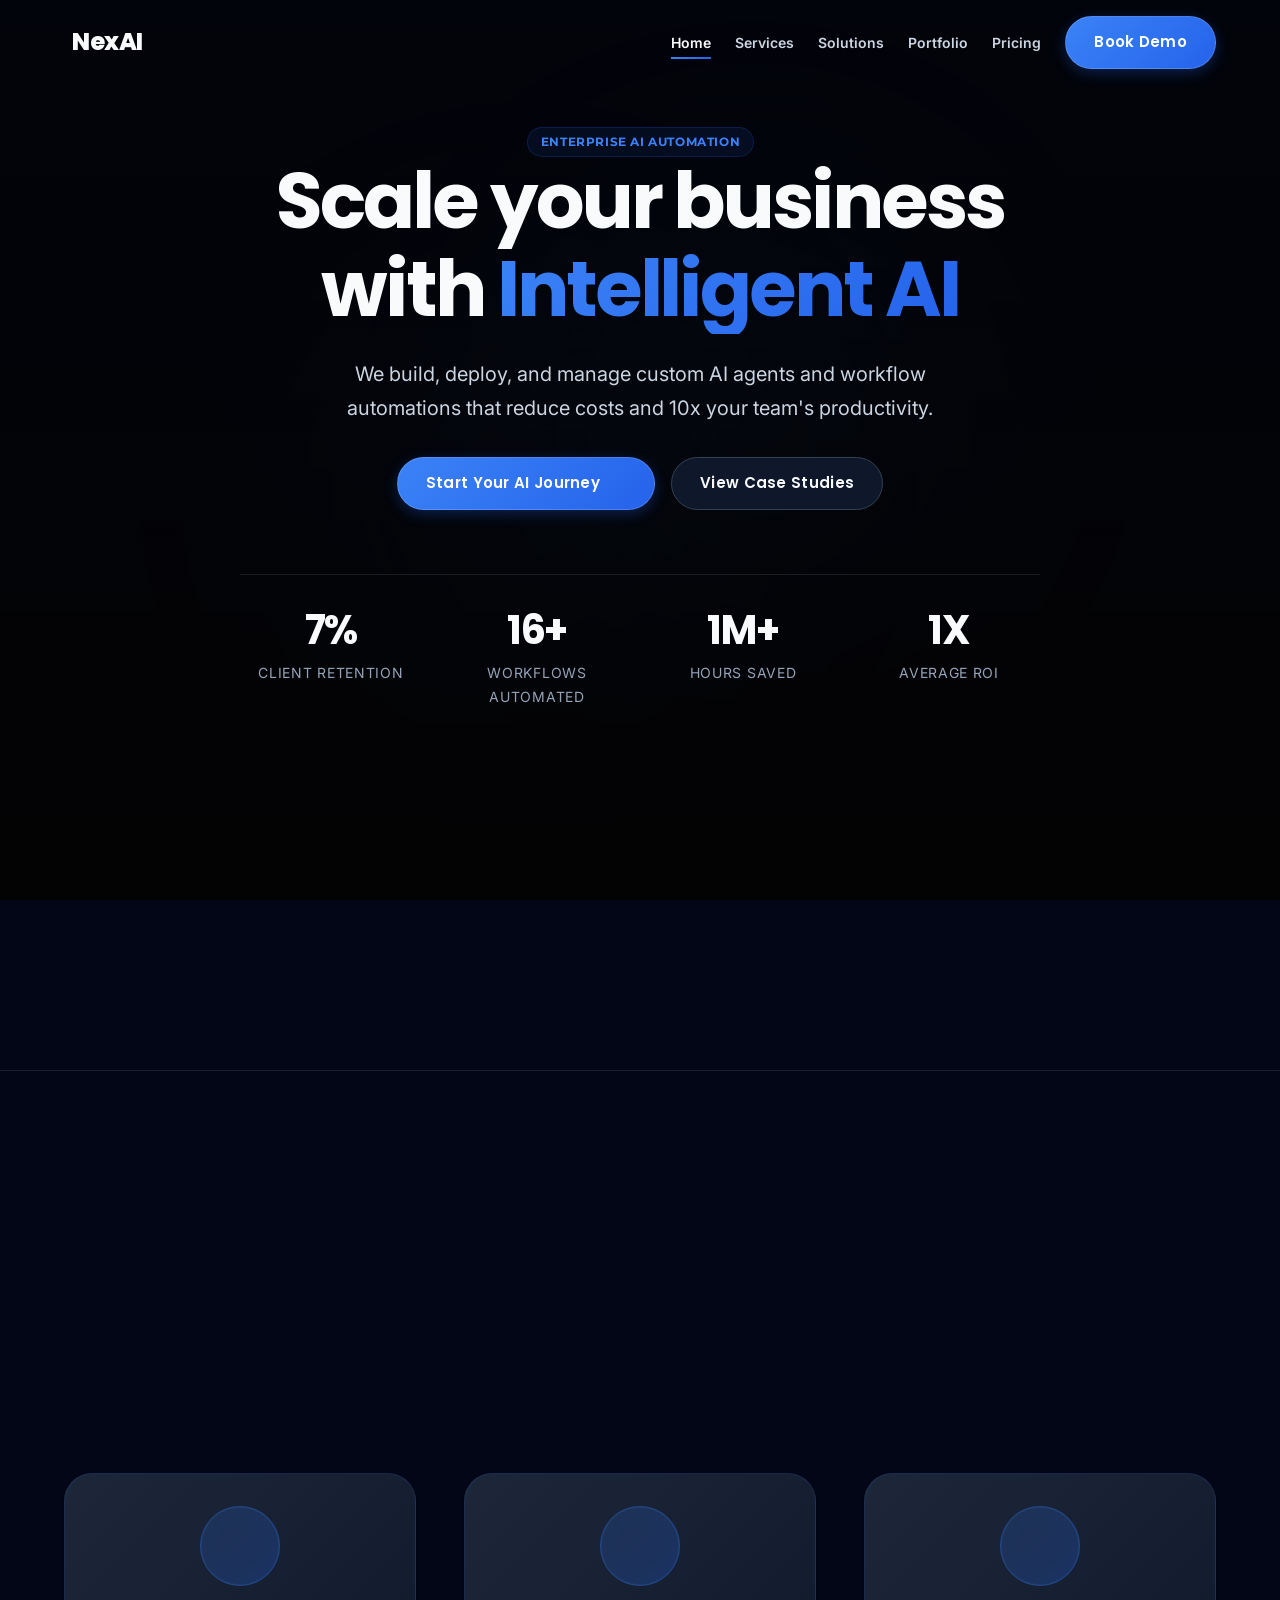
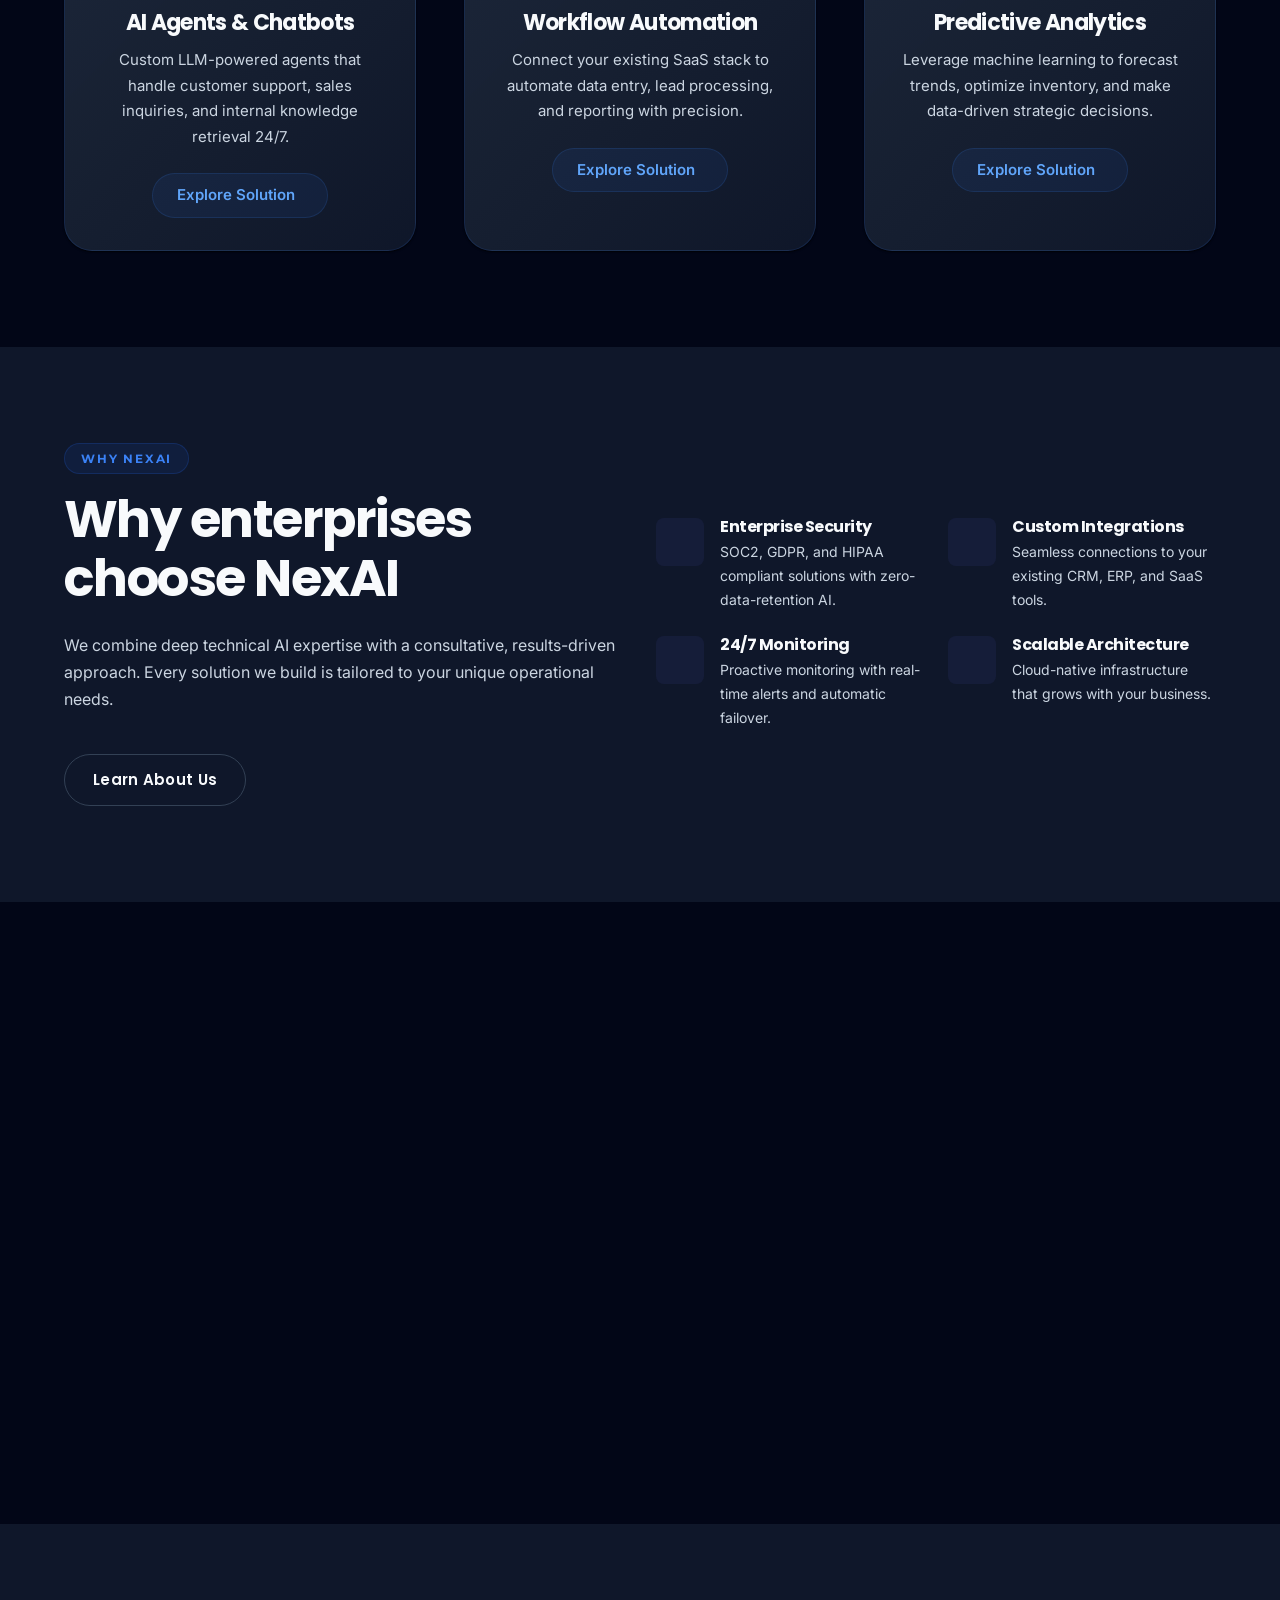
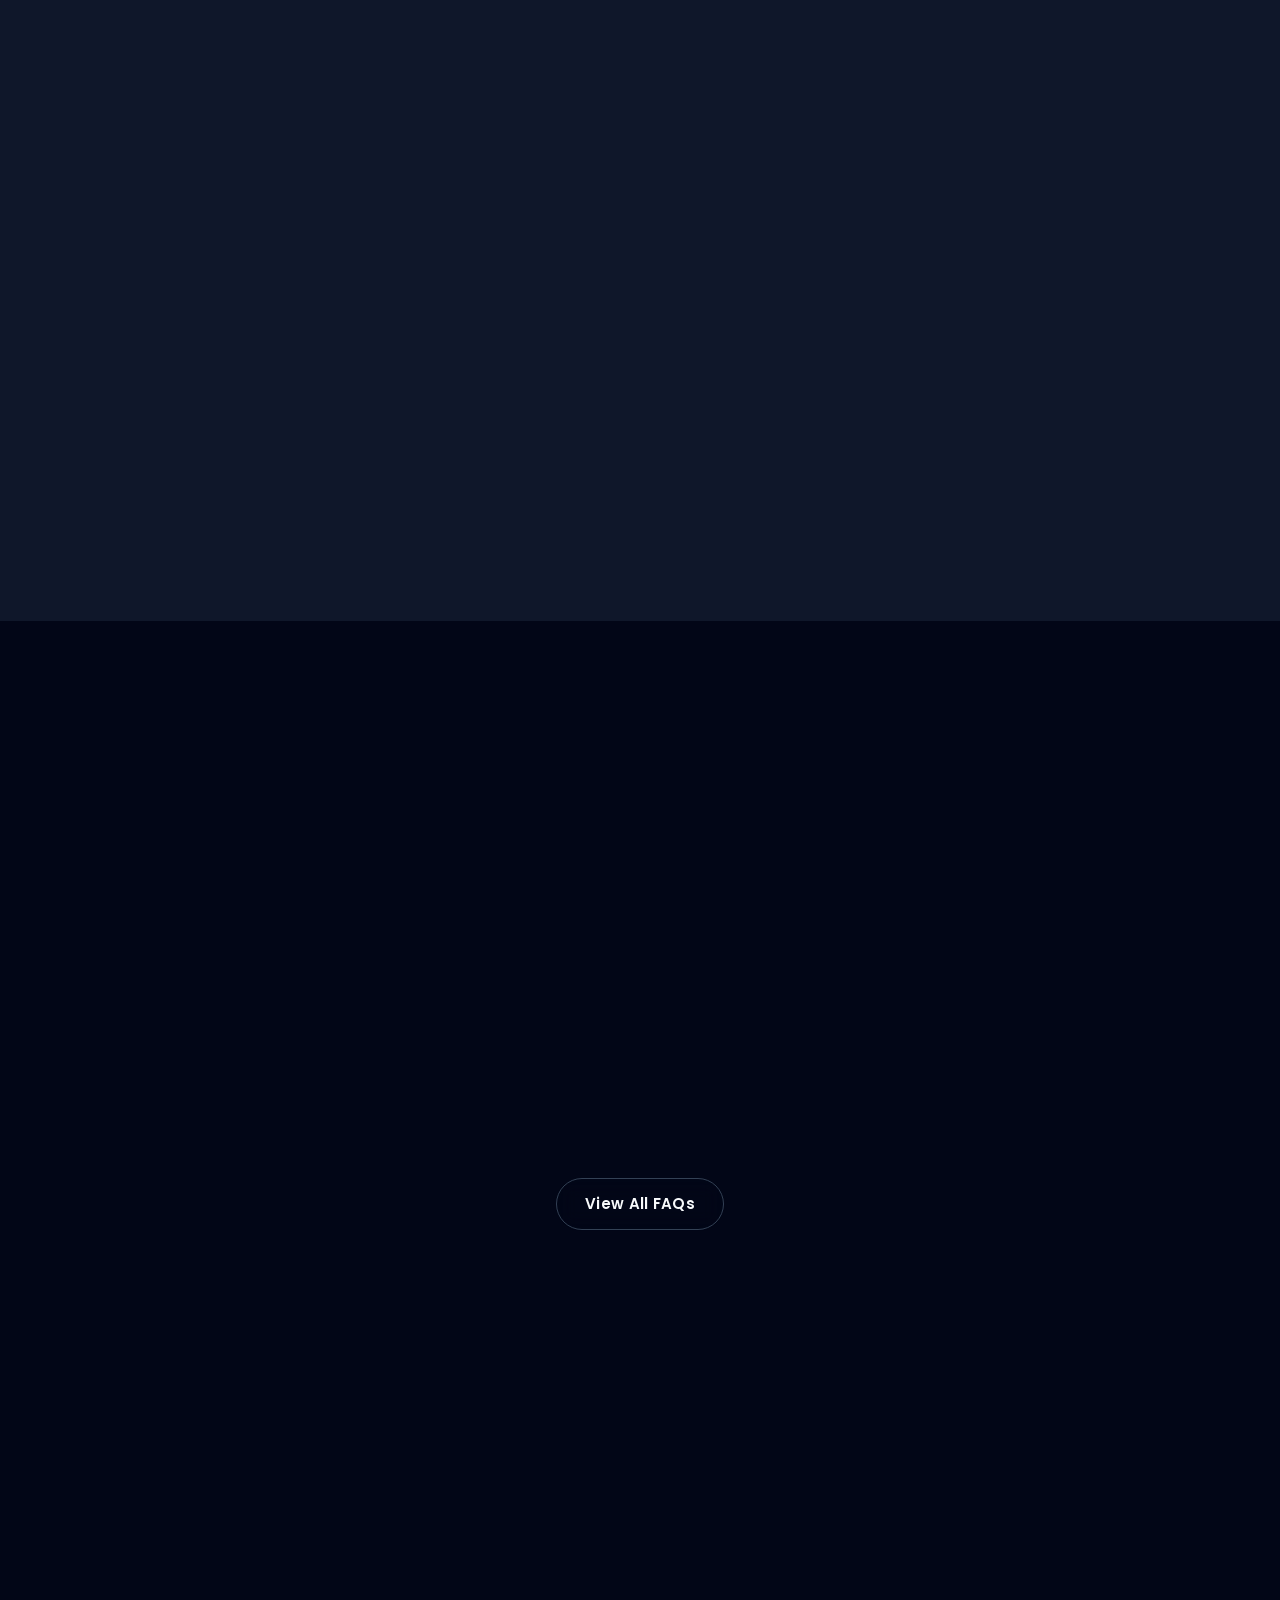
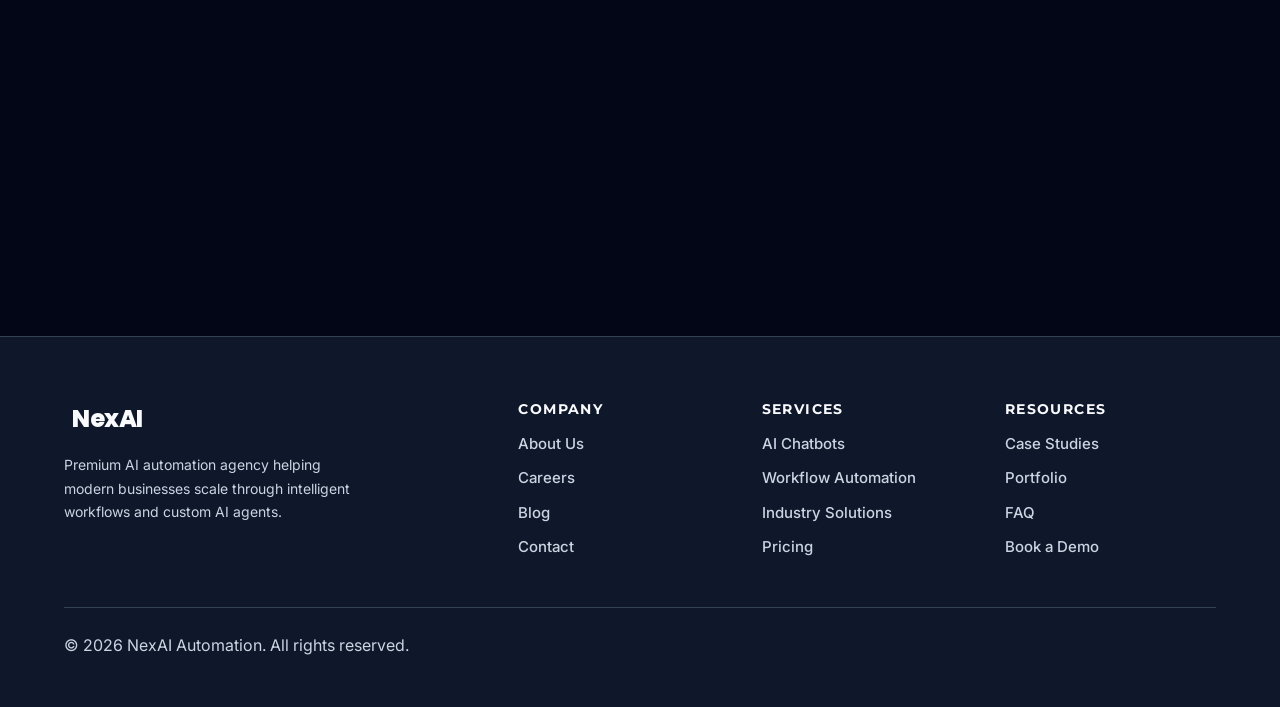
==== commit 9a08ed25: "feat: complete full site responsiveness across all pages" ====
--- a/index.html
+++ b/index.html
@@ -20,22 +20,47 @@
             display: flex;
             align-items: center;
             position: relative;
-            padding-top: var(--space-24);
+            padding-top: var(--space-20);
+            padding-bottom: var(--space-12);
             overflow: hidden;
             background-image: linear-gradient(to bottom, rgba(3,3,3,0.6), rgba(3,3,3,0.95)), url('https://images.unsplash.com/photo-1451187580459-43490279c0fa?q=80&w=2000&auto=format&fit=crop');
             background-size: cover;
             background-position: center;
             background-attachment: fixed;
         }
+        @media(min-width:768px) {
+            .hero {
+                padding-top: var(--space-28);
+                padding-bottom: var(--space-16);
+            }
+        }
         [data-theme="light"] .hero {
             background-image: linear-gradient(to bottom, rgba(248,250,252,0.7), rgba(248,250,252,0.98)), url('https://images.unsplash.com/photo-1451187580459-43490279c0fa?q=80&w=2000&auto=format&fit=crop');
         }
         .hero-content { max-width: 800px; margin: 0 auto; text-align: center; z-index: 1; position: relative; }
-        .hero-title { font-size: clamp(3rem, 6vw, 5rem); margin-bottom: var(--space-6); letter-spacing: -0.04em; }
-        .hero-subtitle { font-size: 1.25rem; color: var(--text-secondary); margin-bottom: var(--space-8); max-width: 600px; margin-inline: auto; }
+        .hero-title { font-size: clamp(2.5rem, 6vw, 5rem); margin-bottom: var(--space-4); letter-spacing: -0.04em; }
+        @media(min-width:768px) {
+            .hero-title {
+                margin-bottom: var(--space-6);
+            }
+        }
+        .hero-subtitle { font-size: 1.125rem; color: var(--text-secondary); margin-bottom: var(--space-6); max-width: 600px; margin-inline: auto; }
+        @media(min-width:768px) {
+            .hero-subtitle {
+                font-size: 1.25rem;
+                margin-bottom: var(--space-8);
+            }
+        }
         .hero-actions { display: flex; gap: var(--space-4); justify-content: center; flex-wrap: wrap; }
-        .stats-grid { display: grid; grid-template-columns: repeat(2,1fr); gap: var(--space-6); margin-top: var(--space-16); padding-top: var(--space-8); border-top: 1px solid var(--border-glass); }
-        @media(min-width:768px){ .stats-grid { grid-template-columns: repeat(4,1fr); } }
+        .stats-grid { display: grid; grid-template-columns: repeat(2,1fr); gap: var(--space-4); margin-top: var(--space-10); padding-top: var(--space-6); border-top: 1px solid var(--border-glass); }
+        @media(min-width:768px){
+            .stats-grid {
+                grid-template-columns: repeat(4,1fr);
+                gap: var(--space-6);
+                margin-top: var(--space-16);
+                padding-top: var(--space-8);
+            }
+        }
         .stat-item h3 { font-size: 2.5rem; color: var(--text-primary); margin-bottom: var(--space-2); }
         .stat-item p { font-size: 0.875rem; text-transform: uppercase; letter-spacing: 0.05em; color: var(--text-muted); margin: 0; }
         .trust-section { padding: var(--space-12) 0; border-bottom: 1px solid var(--border-glass); }
@@ -48,7 +73,7 @@
         .feature-icon { width: 48px; height: 48px; border-radius: var(--radius-md); background: rgba(99,102,241,0.08); color: var(--accent-primary); display: flex; align-items: center; justify-content: center; flex-shrink: 0; }
         .process-step { text-align: center; position: relative; }
         .process-number { width: 64px; height: 64px; border-radius: 50%; background: var(--gradient-primary); color: white; display: flex; align-items: center; justify-content: center; font-size: 1.5rem; font-weight: 700; margin: 0 auto var(--space-6); box-shadow: var(--shadow-glow); }
-        @media(min-width:768px){ .process-step:not(:last-child)::after { content:''; position:absolute; top:32px; right:-50%; width:100%; height:2px; background:var(--border-glass); z-index:-1; } }
+        @media(min-width:1024px){ .process-step:not(:last-child)::after { content:''; position:absolute; top:32px; right:-50%; width:100%; height:2px; background:var(--border-glass); z-index:-1; } }
         .accordion { background: var(--bg-card); border: 1px solid var(--border-color); border-radius: var(--radius-lg); margin-bottom: var(--space-4); overflow: hidden; transition: all var(--transition-normal); }
         .accordion:hover { border-color: rgba(99,102,241,0.4); }
         .accordion-header { padding: var(--space-6); display: flex; justify-content: space-between; align-items: center; cursor: pointer; font-weight: 600; font-size: 1.0625rem; }
@@ -79,7 +104,7 @@
     <!-- Header -->
     <header class="header">
         <div class="container nav">
-            <a href="index.html" class="logo"><i class="ph ph-cpu" class="logo-icon"></i> NexAI</a>
+            <a href="index.html" class="logo"><i class="ph ph-cpu logo-icon"></i> NexAI</a>
             <nav class="nav-links">
                 <a href="index.html" class="nav-link active">Home</a>
                 <a href="services.html" class="nav-link">Services</a>
@@ -310,7 +335,7 @@
         <div class="container">
             <div class="footer-grid">
                 <div class="footer-col">
-                    <a href="index.html" class="logo" style="margin-bottom:var(--space-4);"><i class="ph ph-cpu" class="logo-icon"></i> NexAI</a>
+                    <a href="index.html" class="logo" style="margin-bottom:var(--space-4);"><i class="ph ph-cpu logo-icon"></i> NexAI</a>
                     <p style="max-width:300px;font-size:0.875rem;">Premium AI automation agency helping modern businesses scale through intelligent workflows and custom AI agents.</p>
                 </div>
                 <div class="footer-col">
--- a/assets/css/global.css
+++ b/assets/css/global.css
@@ -63,17 +63,28 @@
   color: var(--accent-primary);
 }
 
-/* Layout Utilities */
 .container {
   width: 100%;
   max-width: 1200px;
   margin: 0 auto;
-  padding: 0 var(--space-6);
+  padding: 0 var(--space-4);
+}
+
+@media (min-width: 640px) {
+  .container {
+    padding: 0 var(--space-6);
+  }
 }
 
 .section {
-  padding: var(--space-24) 0;
+  padding: var(--space-12) 0;
   position: relative;
+}
+
+@media (min-width: 768px) {
+  .section {
+    padding: var(--space-24) 0;
+  }
 }
 
 .section-header {
--- a/assets/css/components.css
+++ b/assets/css/components.css
@@ -282,6 +282,7 @@
   display: flex;
   flex-direction: column;
   gap: var(--space-6);
+  overflow-y: auto;
 }
 
 .mobile-menu.open {
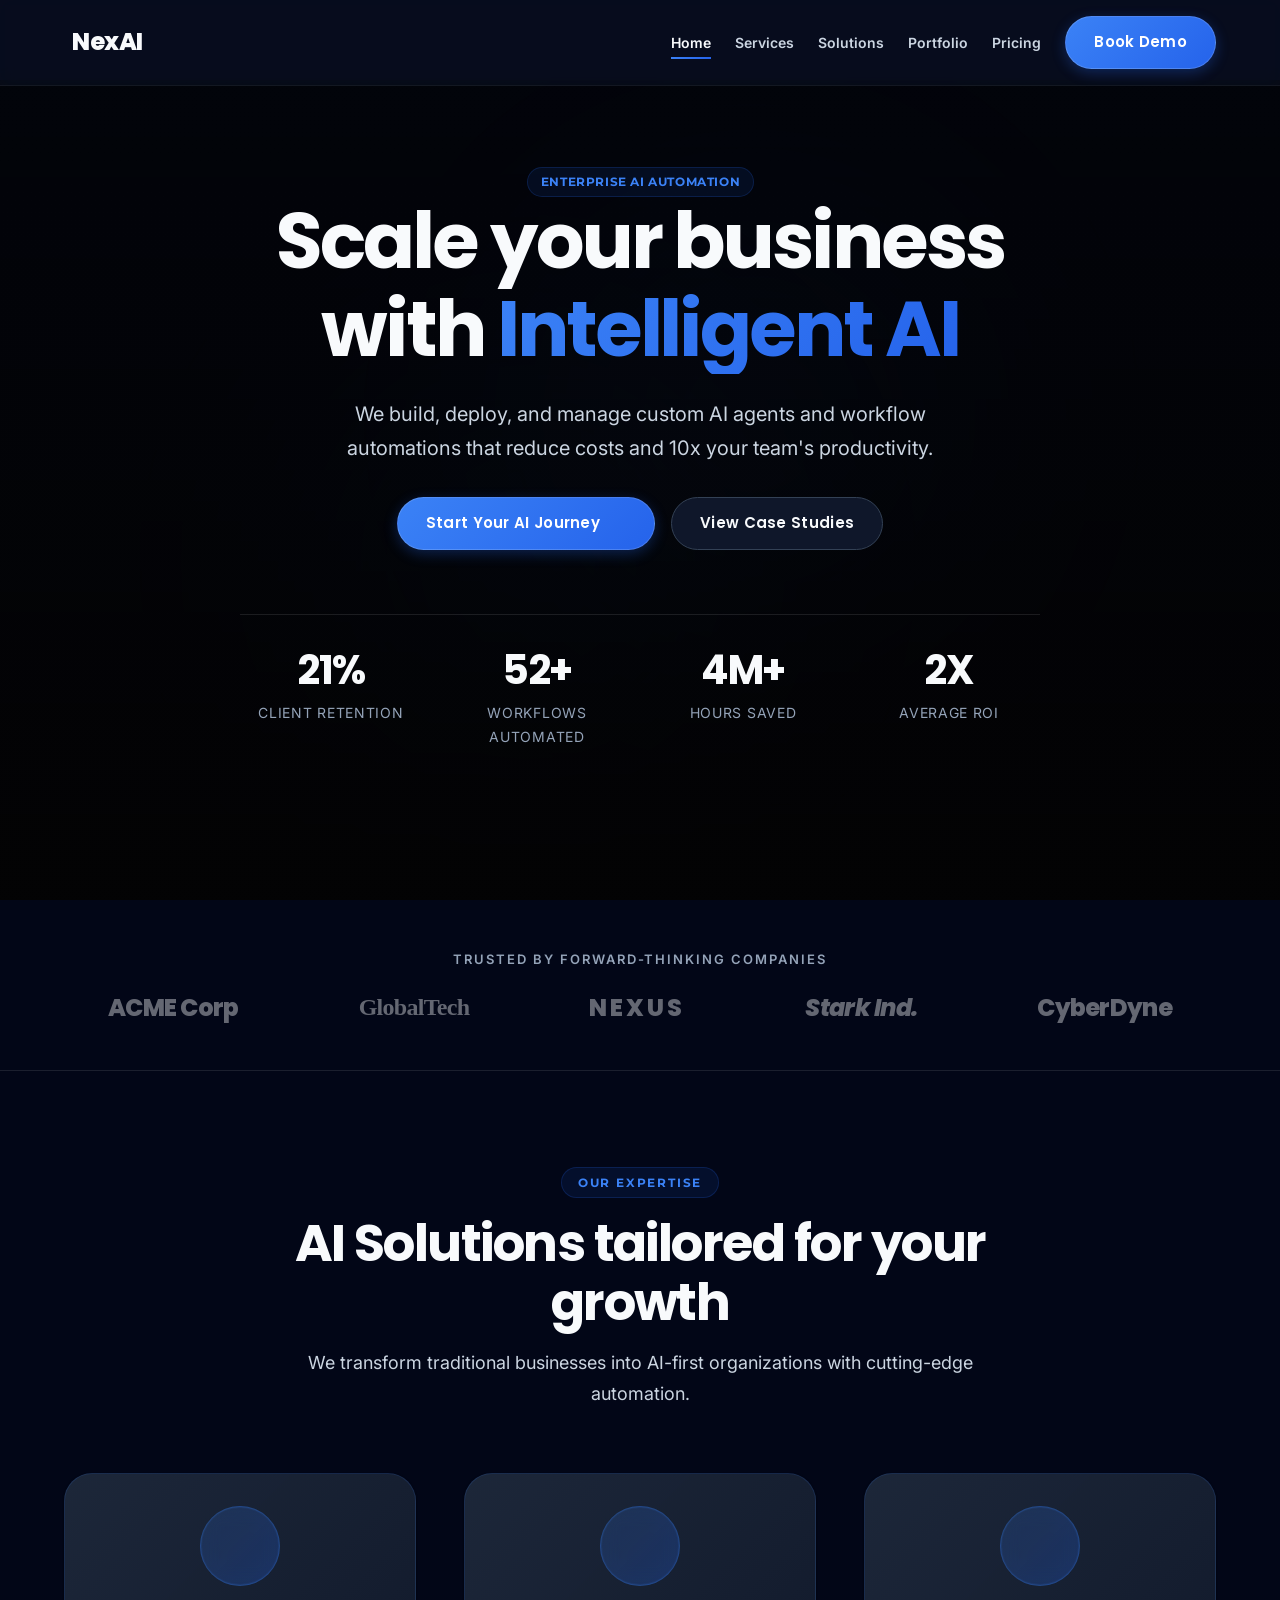
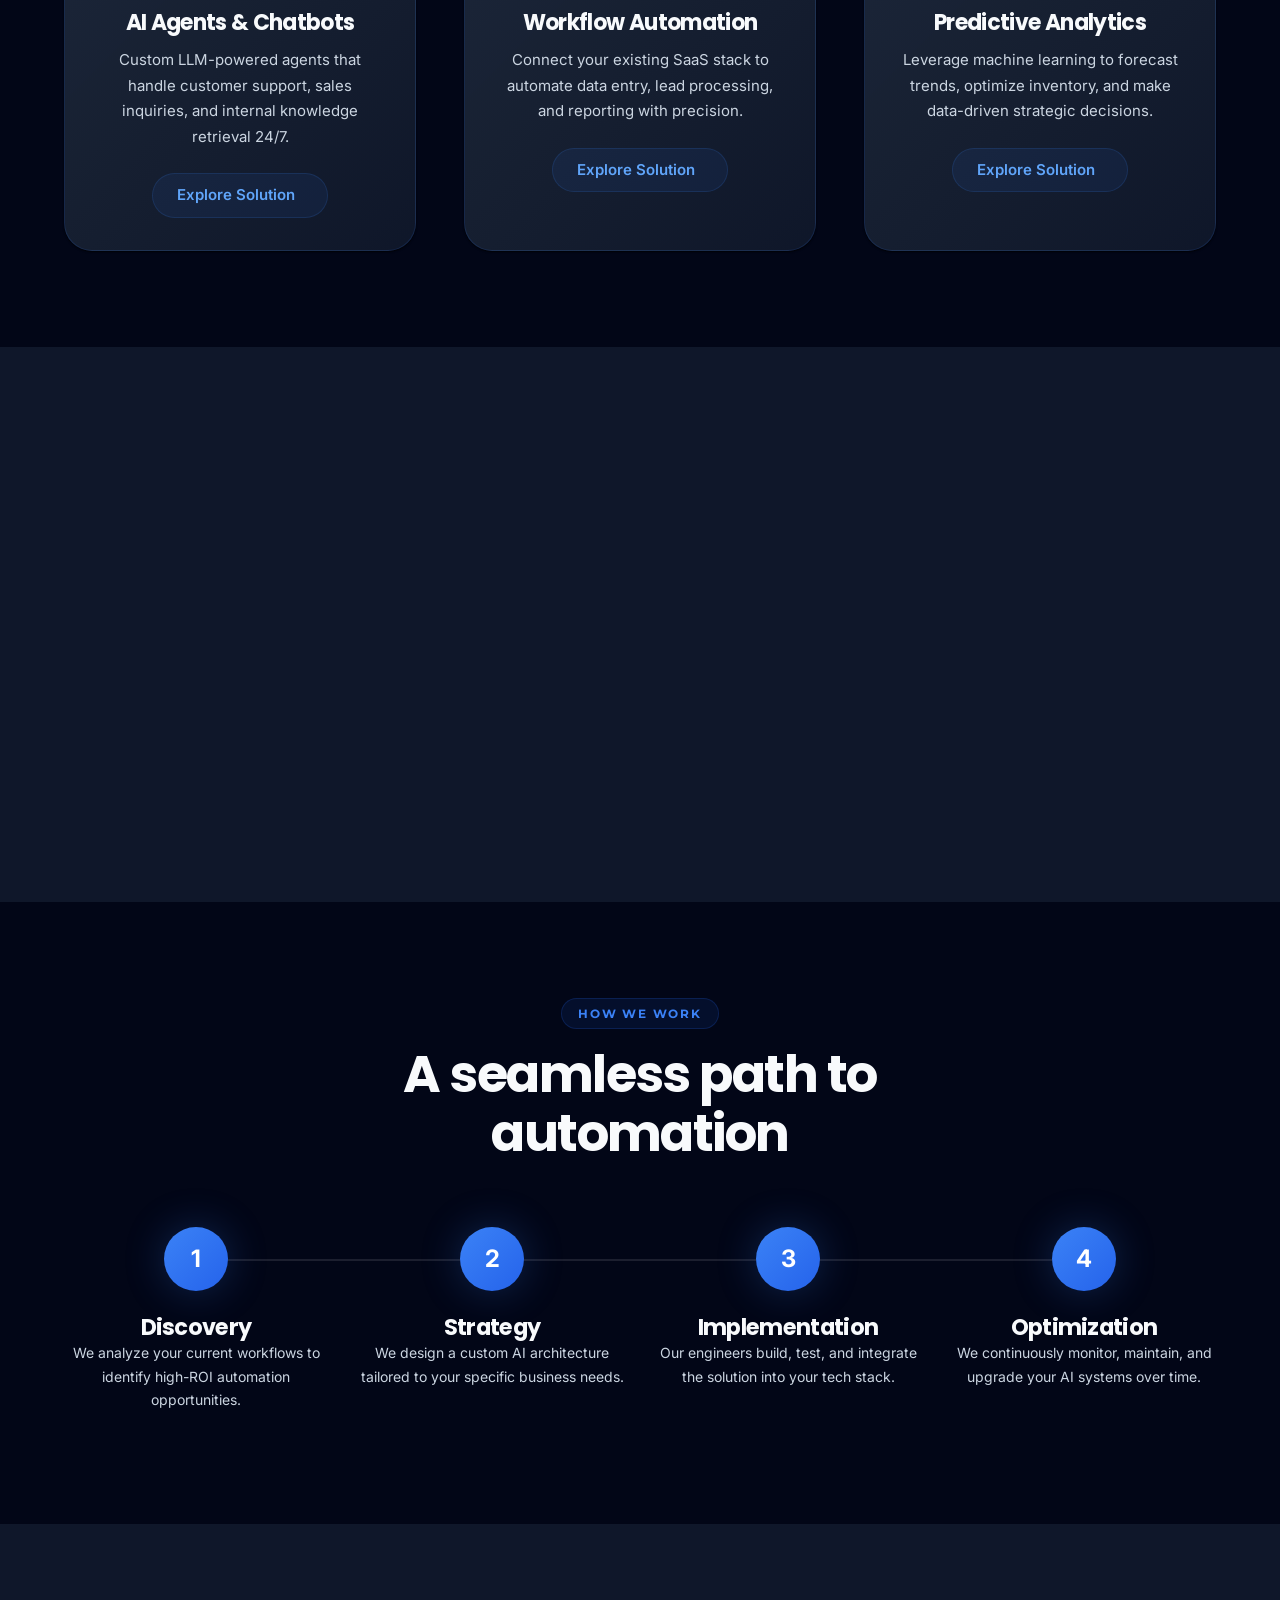
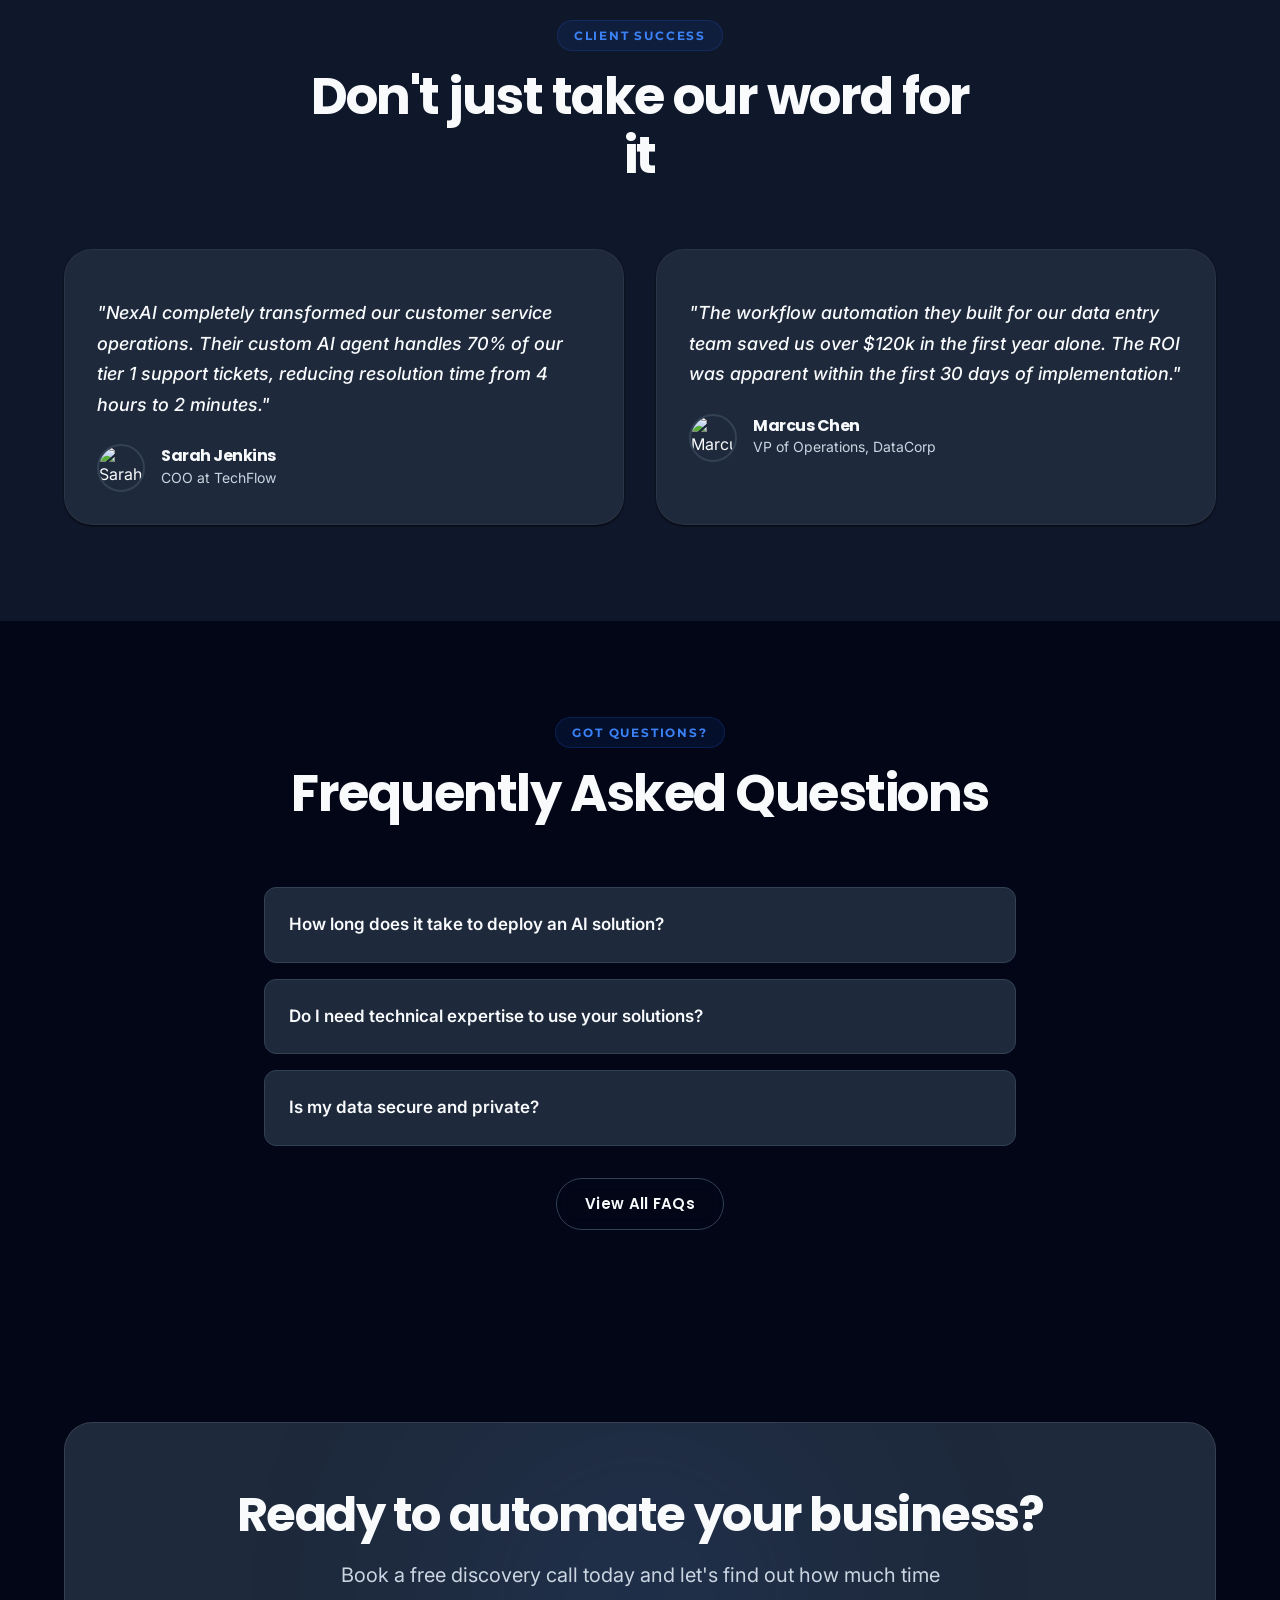
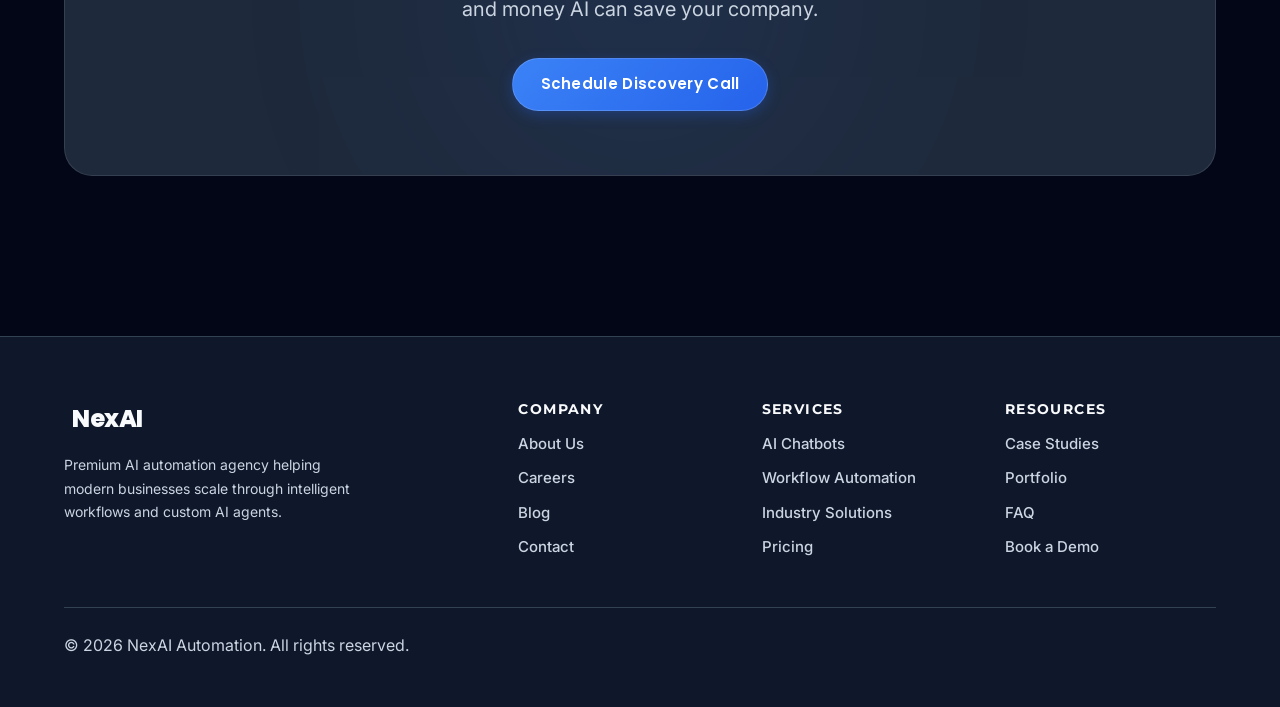
==== commit 1a412a8b: "fix: add dynamic header offset to prevent navbar from overlapping hero sections" ====
--- a/index.html
+++ b/index.html
@@ -16,7 +16,7 @@
     <script src="https://unpkg.com/@phosphor-icons/web"></script>
     <style>
         .hero {
-            min-height: 100vh;
+            min-height: calc(100vh - var(--header-height));
             display: flex;
             align-items: center;
             position: relative;
--- a/assets/css/variables.css
+++ b/assets/css/variables.css
@@ -39,11 +39,16 @@
   --space-4: 1rem;
   --space-6: 1.5rem;
   --space-8: 2rem;
+  --space-10: 2.5rem;
   --space-12: 3rem;
   --space-16: 4rem;
+  --space-20: 5rem;
   --space-24: 6rem;
   --space-32: 8rem;
   --space-48: 12rem;
+  
+  /* Layout */
+  --header-height: 80px;
   
   /* Radii */
   --radius-sm: 0.375rem;
--- a/assets/css/global.css
+++ b/assets/css/global.css
@@ -5,6 +5,7 @@
   overflow-x: hidden;
   -webkit-font-smoothing: antialiased;
   -moz-osx-font-smoothing: grayscale;
+  padding-top: var(--header-height);
 }
 
 /* Typography */
--- a/assets/css/components.css
+++ b/assets/css/components.css
@@ -174,16 +174,19 @@
   z-index: var(--z-sticky);
   transition: all var(--transition-normal);
   padding: var(--space-4) 0;
-  background: transparent;
+  background: rgba(15, 23, 42, 0.4);
+  backdrop-filter: blur(8px);
+  -webkit-backdrop-filter: blur(8px);
+  border-bottom: 1px solid rgba(255, 255, 255, 0.05);
 }
 
 .header.scrolled {
-  background: var(--bg-glass);
+  background: rgba(15, 23, 42, 0.95);
   backdrop-filter: blur(12px) saturate(180%);
   -webkit-backdrop-filter: blur(12px) saturate(180%);
   border-bottom: 1px solid var(--border-color);
   padding: var(--space-3) 0;
-  box-shadow: var(--shadow-sm);
+  box-shadow: var(--shadow-md);
 }
 
 .nav {
@@ -271,12 +274,12 @@
   right: -100%;
   width: 100%;
   max-width: 400px;
-  height: 100vh;
+  height: 100dvh;
   background: var(--bg-card);
   backdrop-filter: blur(20px);
   border-left: 1px solid var(--border-color);
-  z-index: var(--z-fixed);
-  padding: var(--space-24) var(--space-8) var(--space-8);
+  z-index: var(--z-modal);
+  padding: var(--space-24) var(--space-8) var(--space-24);
   box-shadow: var(--shadow-xl);
   transition: right var(--transition-slow);
   display: flex;
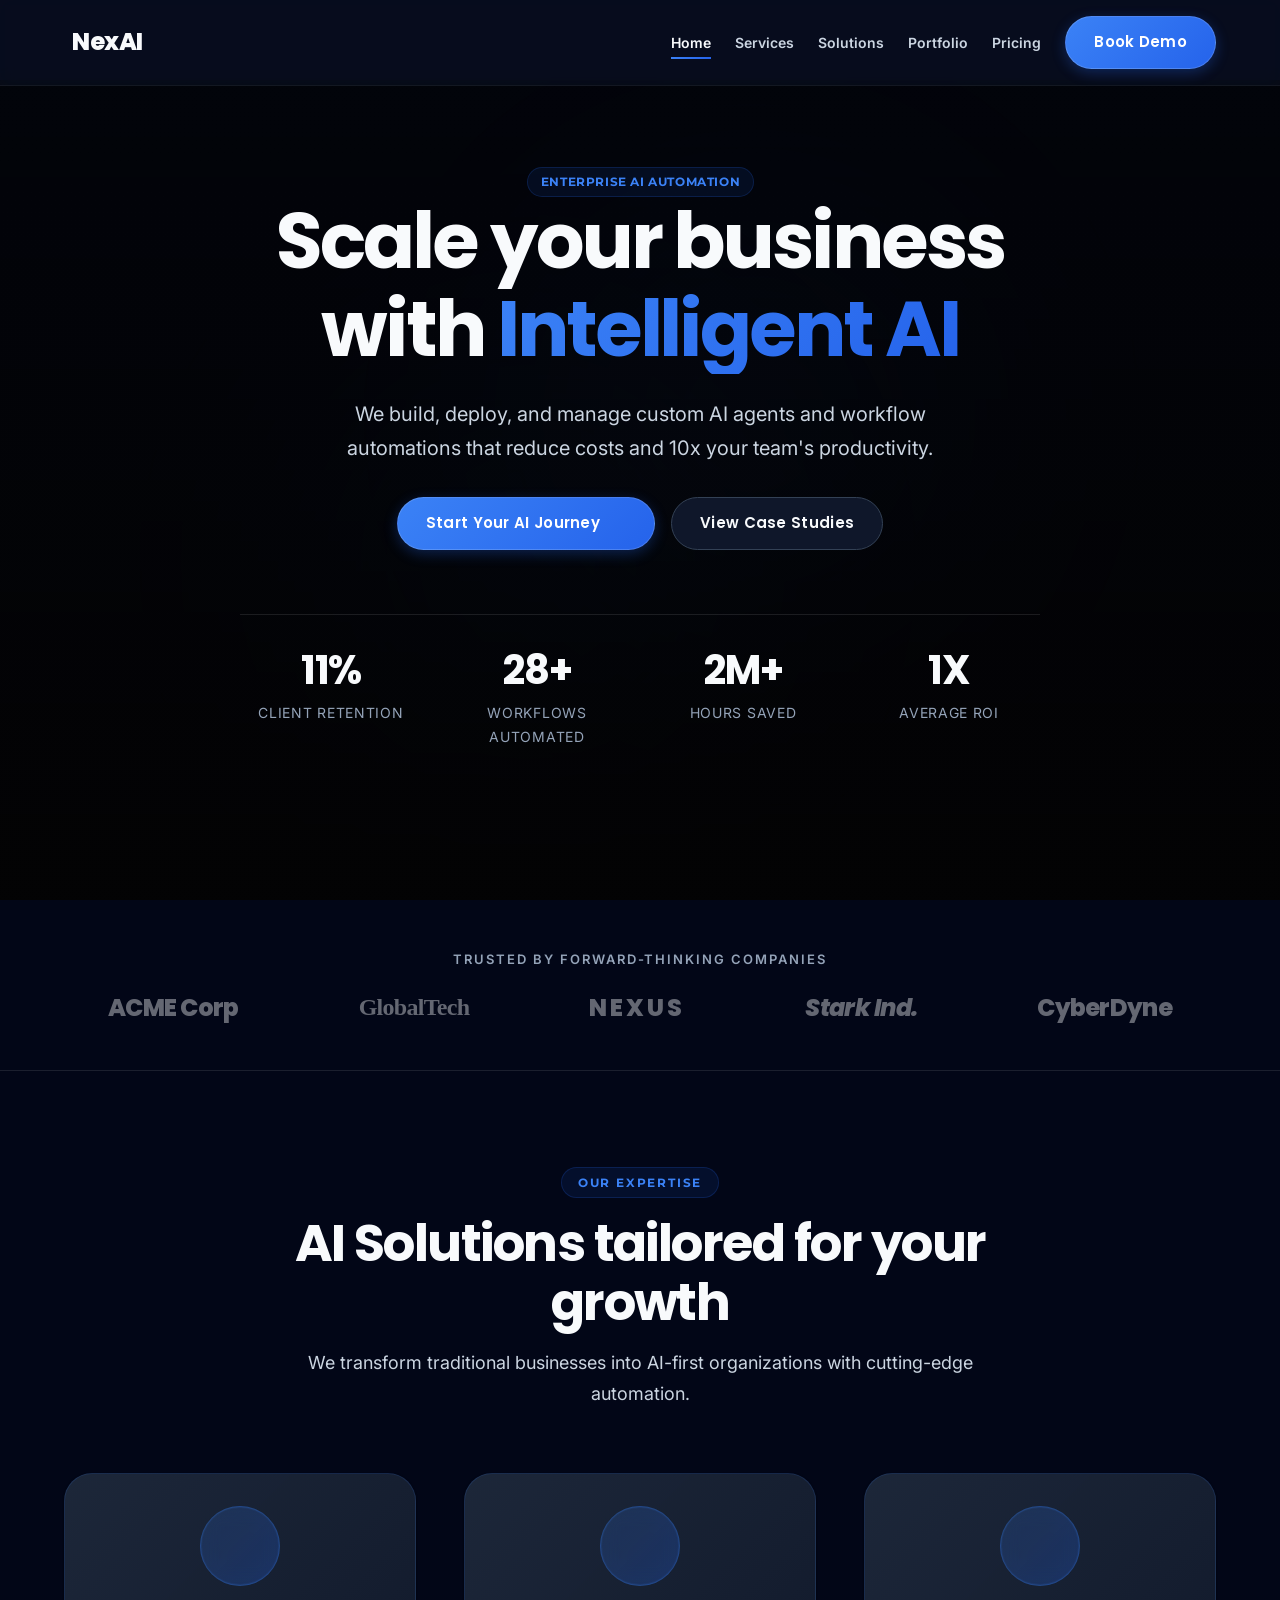
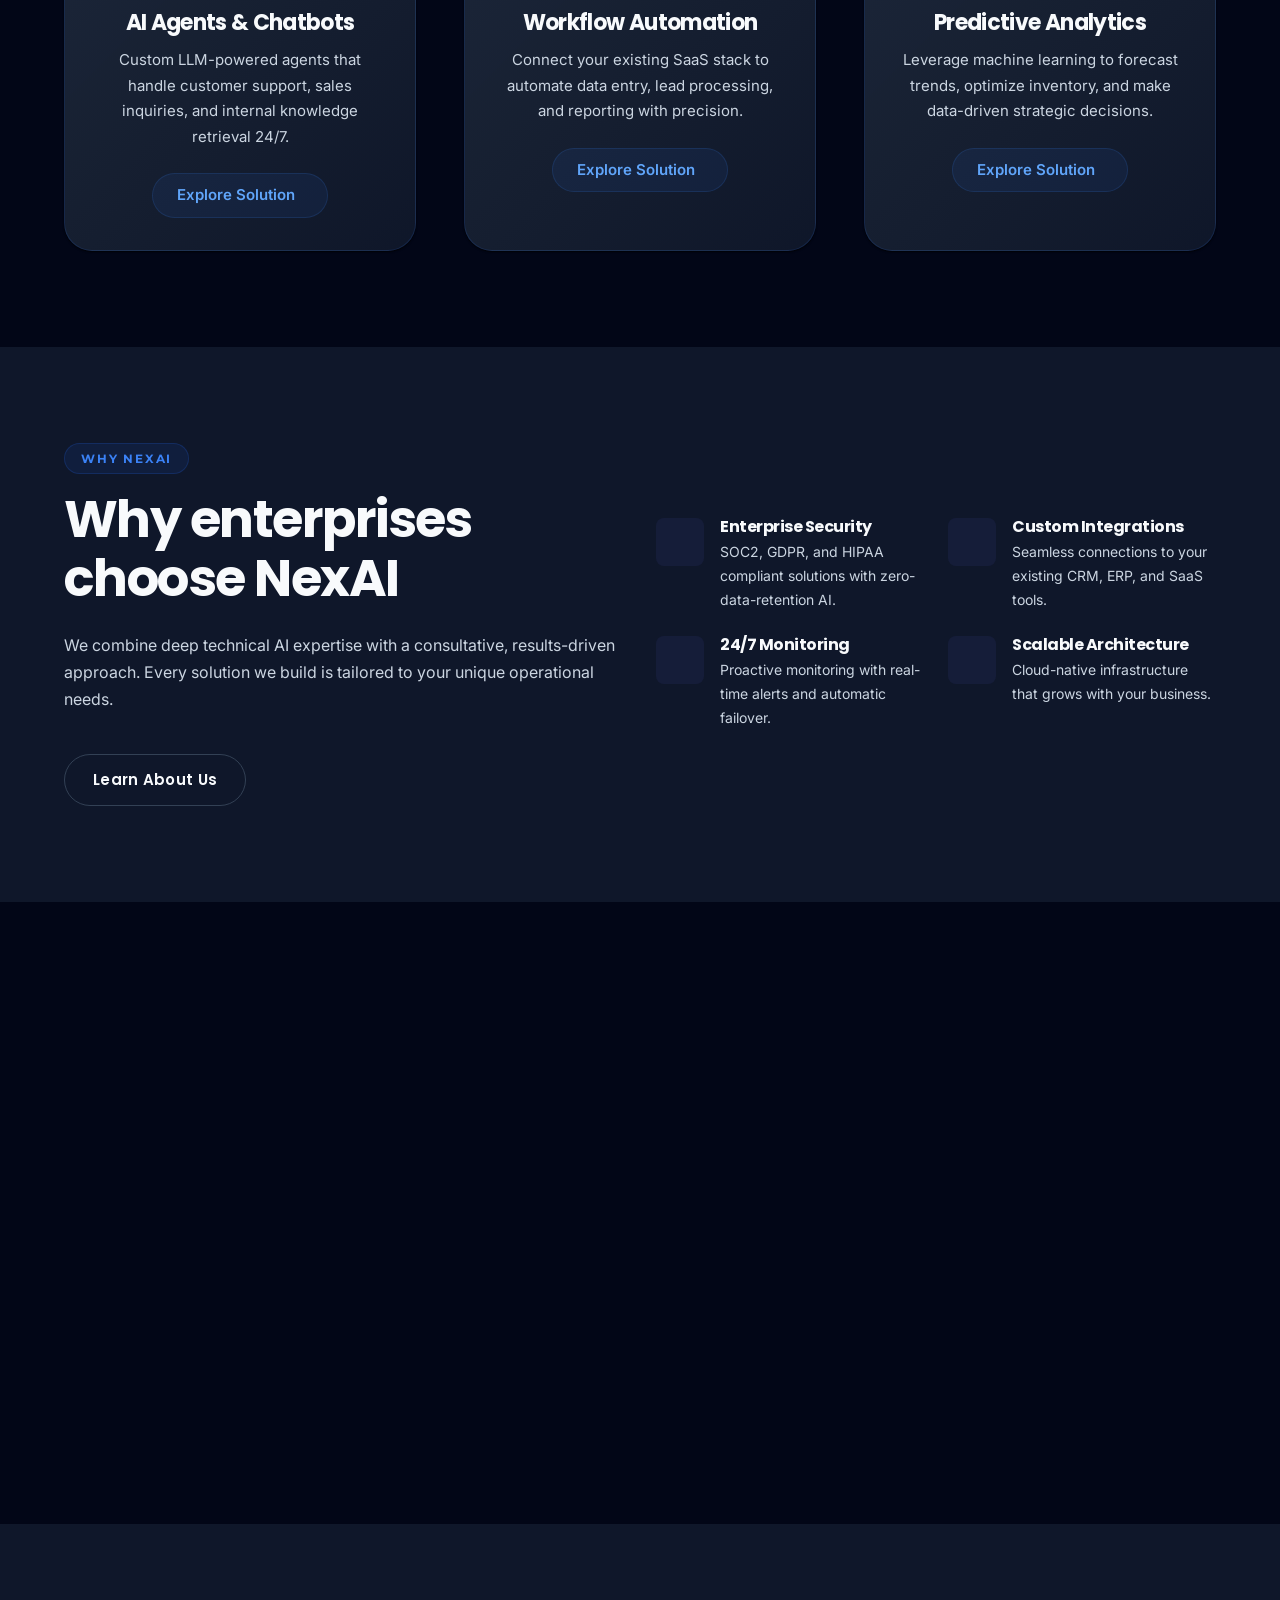
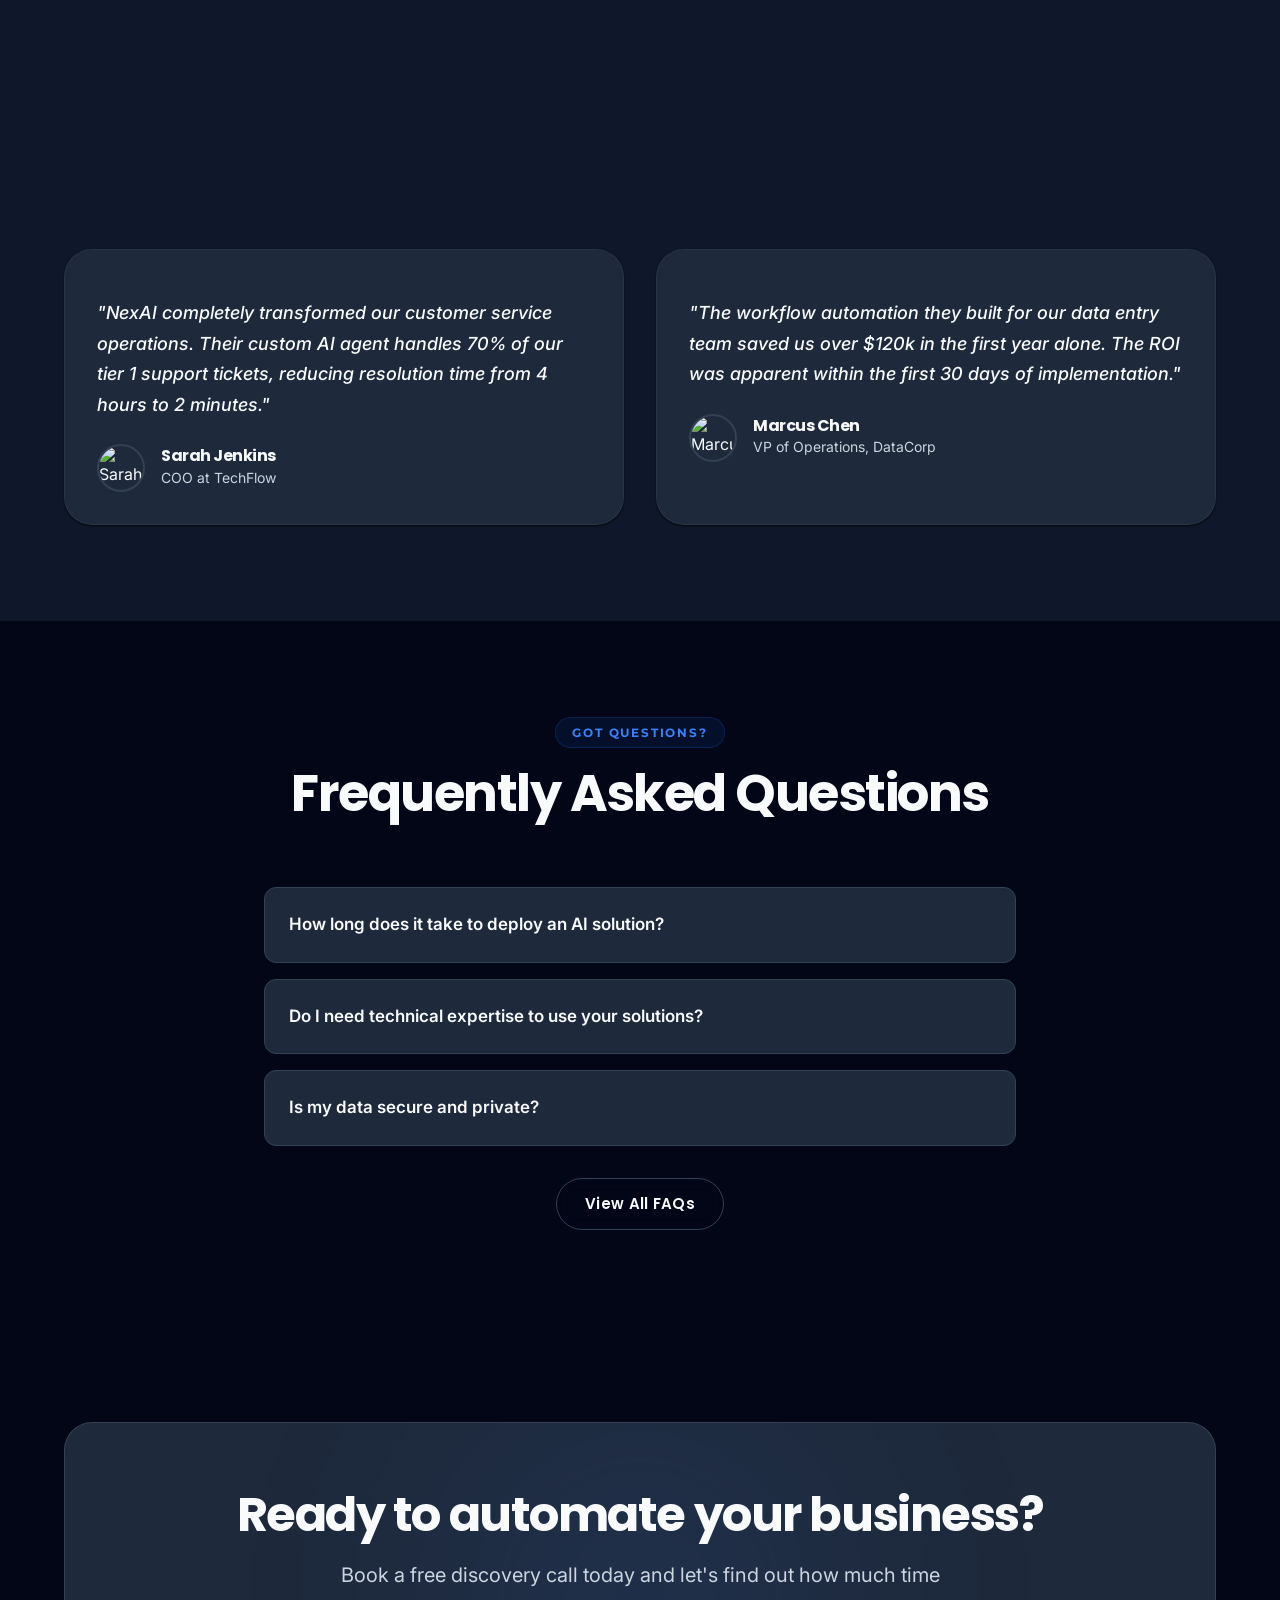
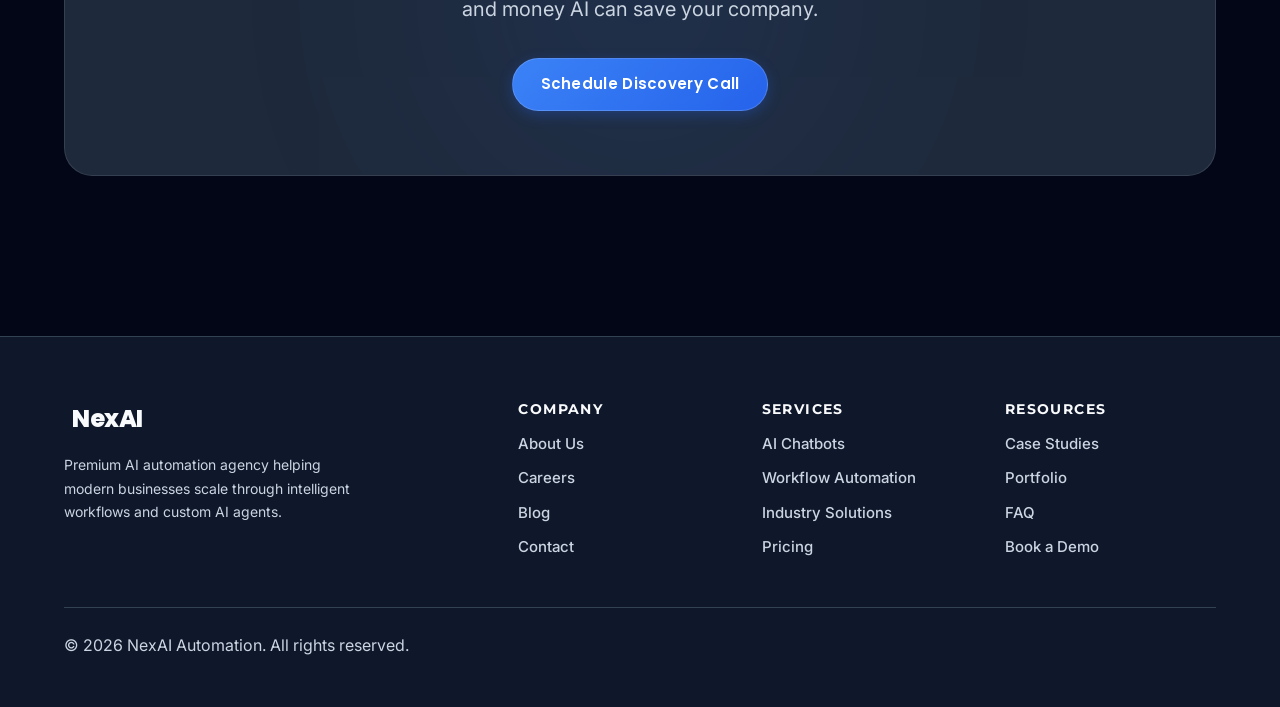
==== commit 088d8ba0: "fix: synchronize index.html header structure exactly with services.html" ====
--- a/index.html
+++ b/index.html
@@ -120,14 +120,7 @@
     <div class="mobile-overlay"></div>
     <div class="mobile-menu">
         <button class="close-menu-btn" aria-label="Close Menu"><i class="ph ph-x"></i></button>
-        <a href="index.html" class="nav-link active">Home</a>
-        <a href="services.html" class="nav-link">Services</a>
-        <a href="solutions.html" class="nav-link">Solutions</a>
-        <a href="portfolio.html" class="nav-link">Portfolio</a>
-        <a href="pricing.html" class="nav-link">Pricing</a>
-        <a href="about-us.html" class="nav-link">About</a>
-        <a href="blog.html" class="nav-link">Blog</a>
-        <a href="contact.html" class="nav-link">Contact</a>
+        <a href="index.html" class="nav-link active">Home</a><a href="services.html" class="nav-link">Services</a><a href="solutions.html" class="nav-link">Solutions</a><a href="portfolio.html" class="nav-link">Portfolio</a><a href="pricing.html" class="nav-link">Pricing</a><a href="about-us.html" class="nav-link">About</a><a href="blog.html" class="nav-link">Blog</a><a href="contact.html" class="nav-link">Contact</a>
         <div style="margin-top:auto;"><a href="book.html" class="btn btn-primary" style="width:100%;">Book Demo</a></div>
     </div>
 
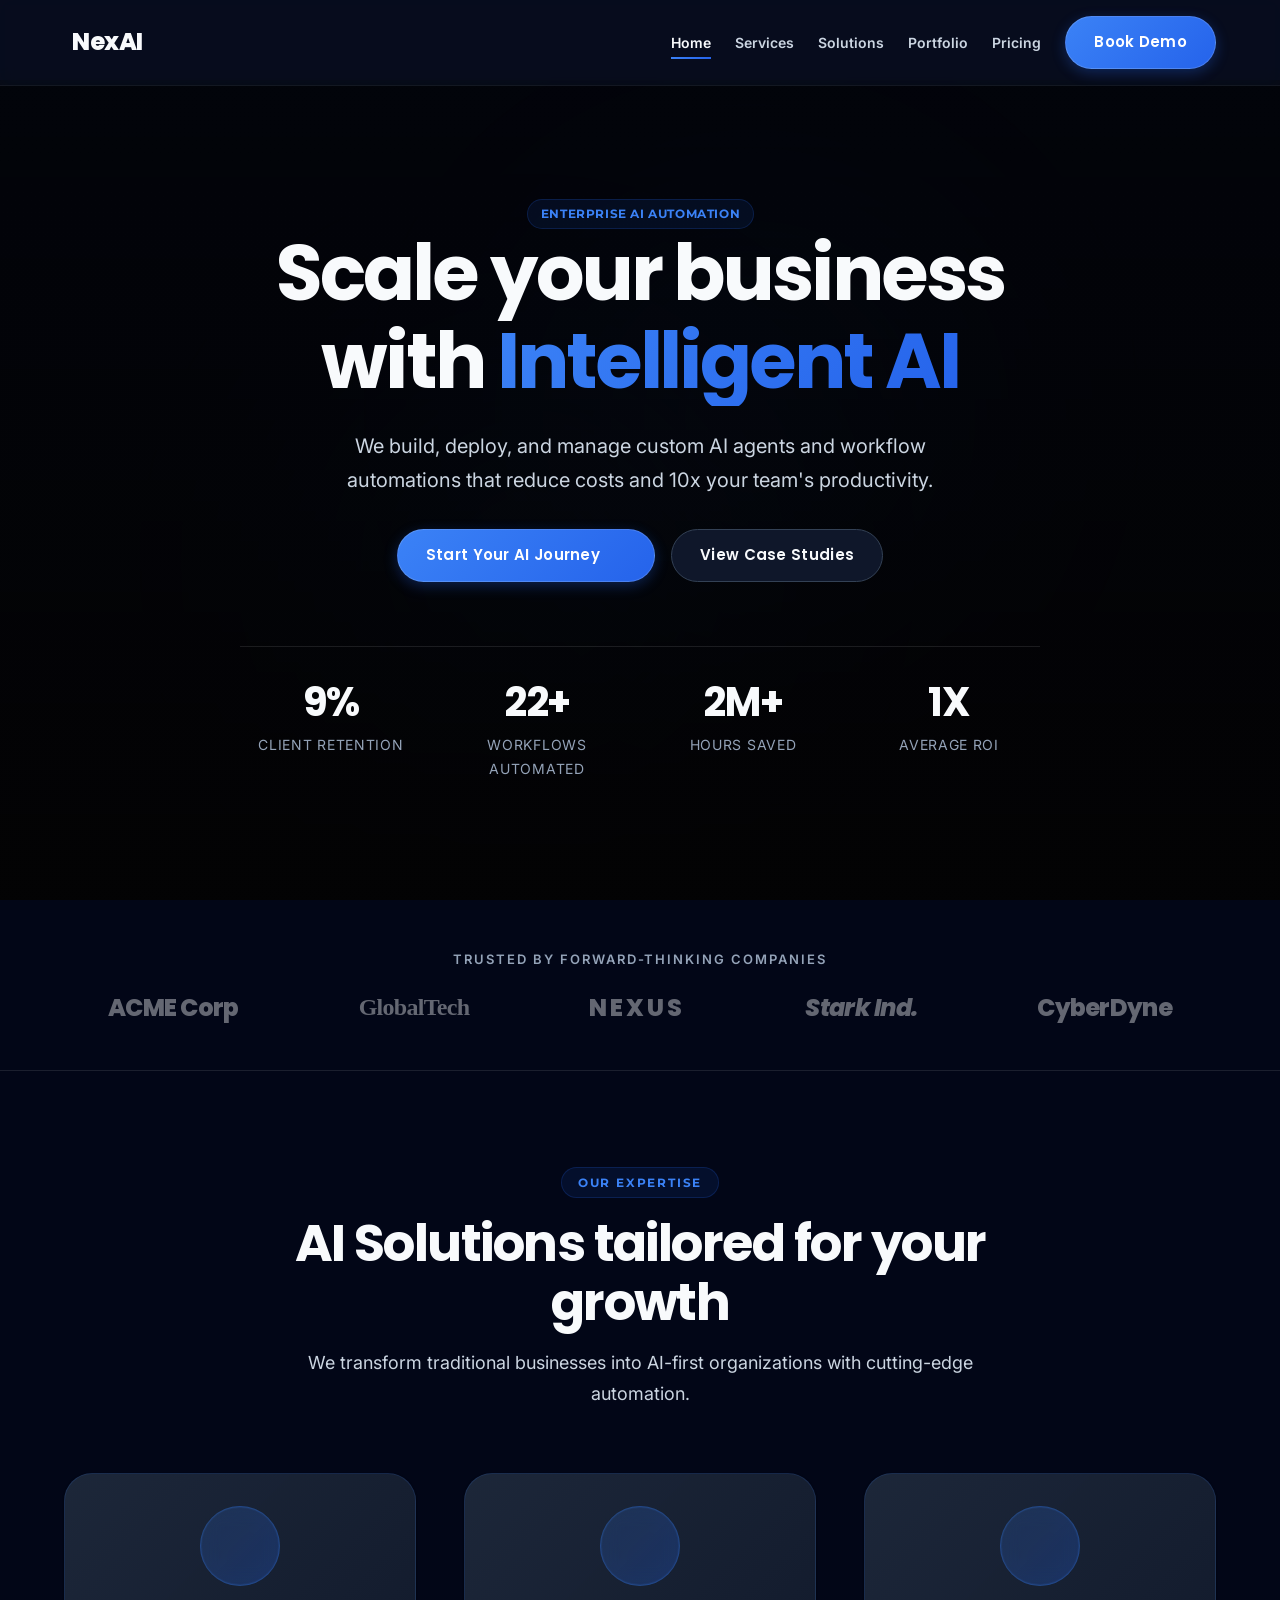
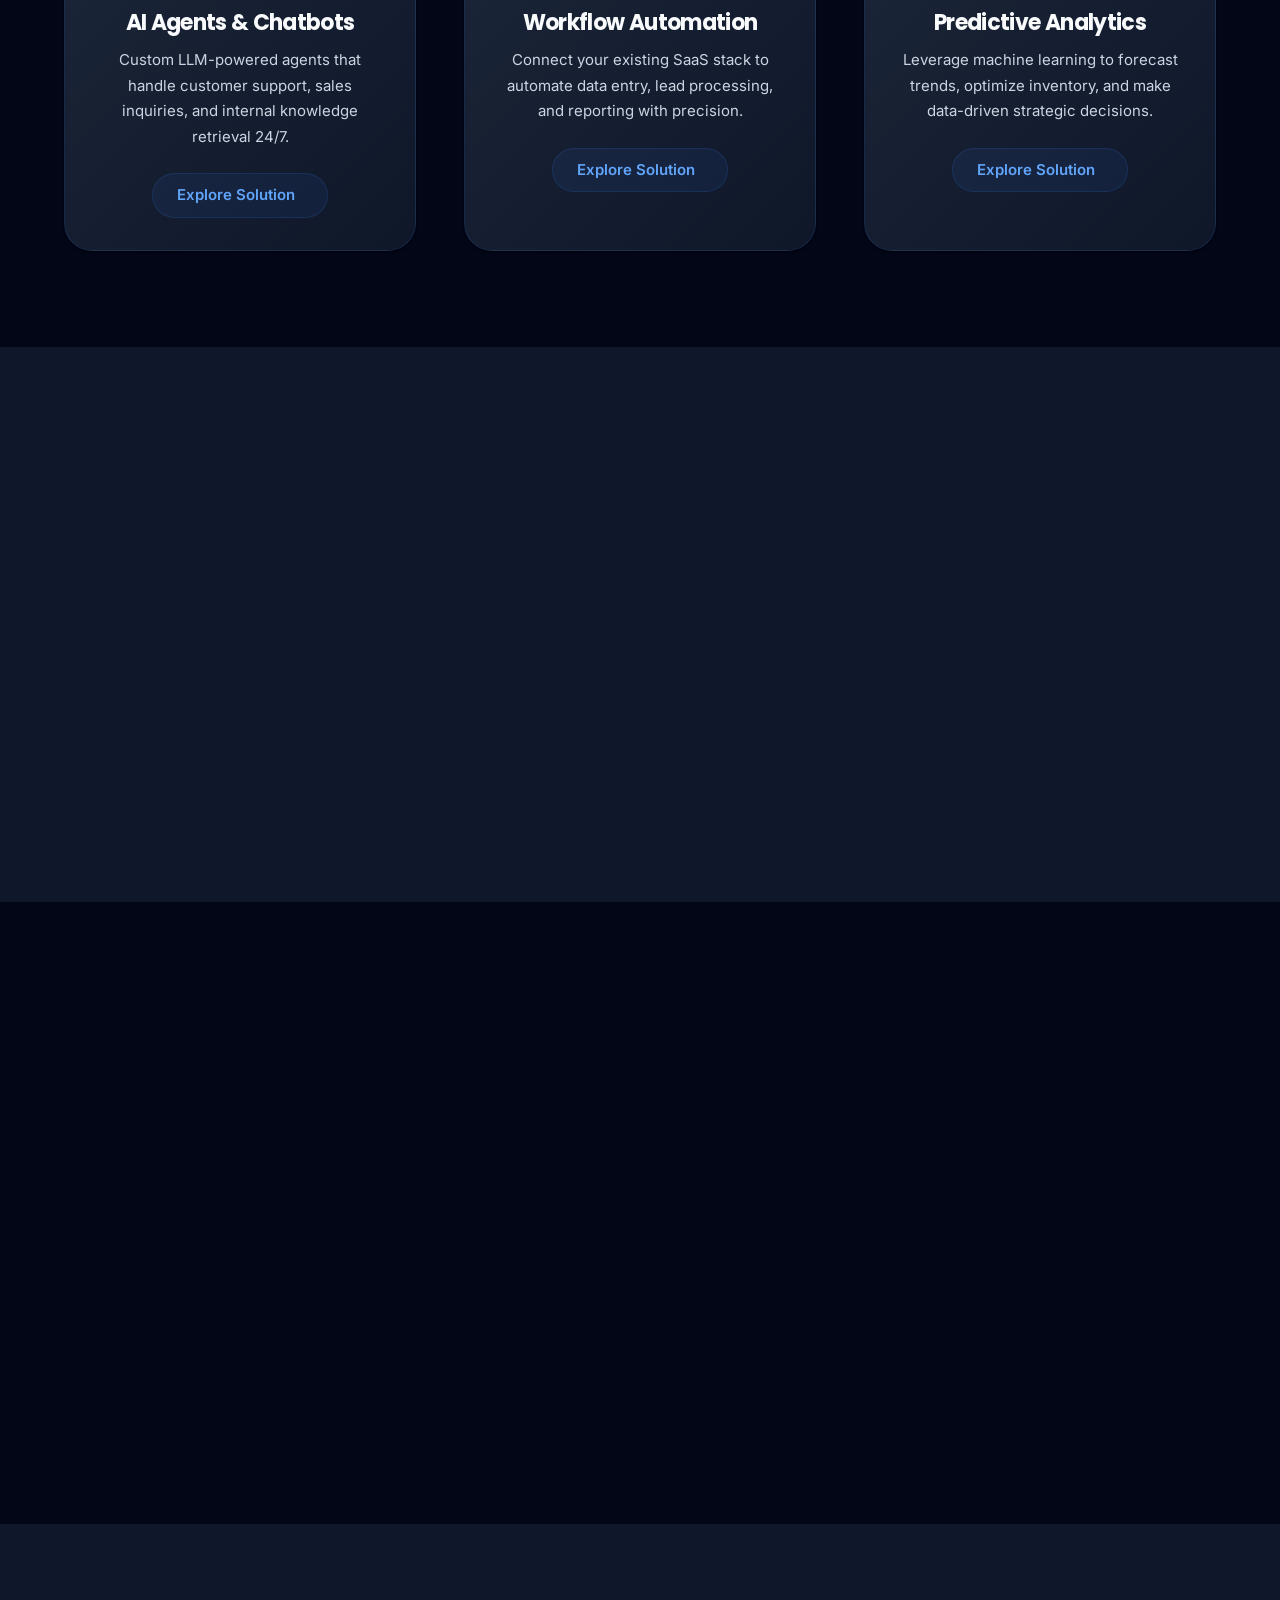
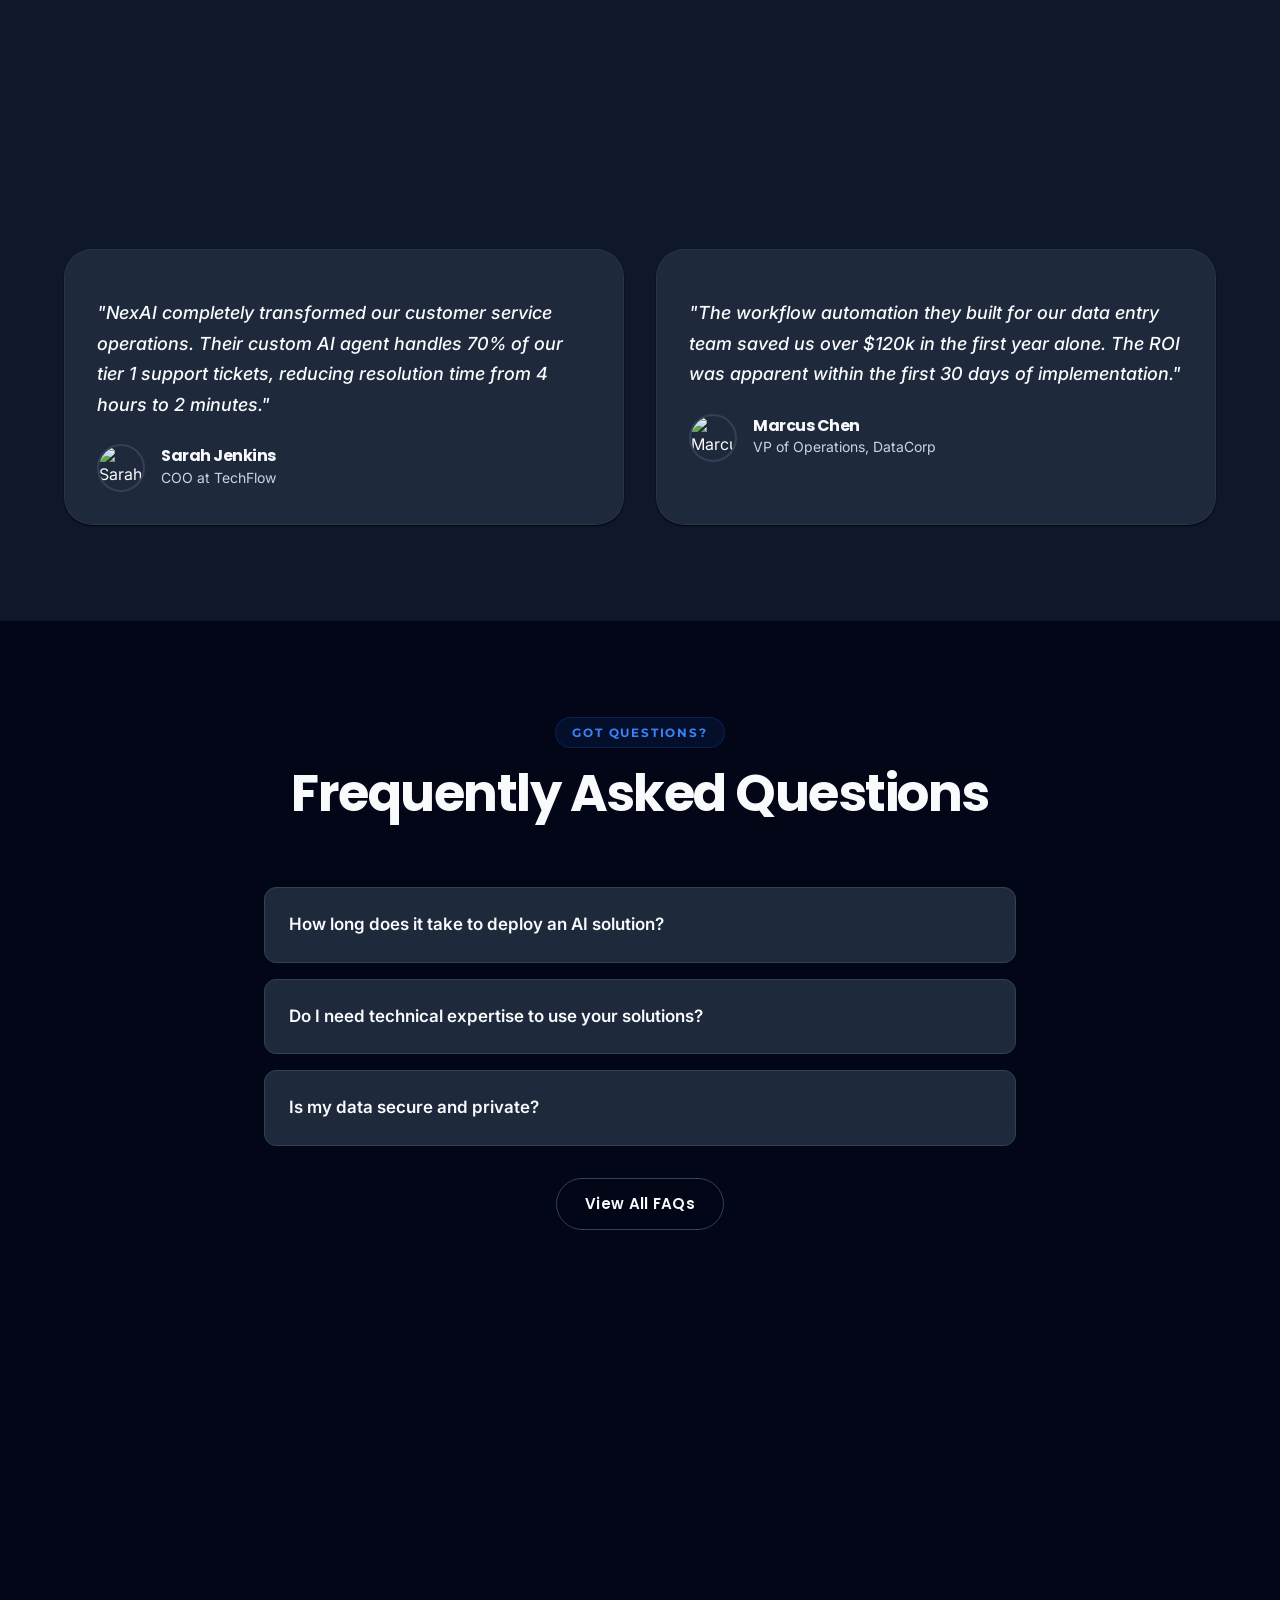
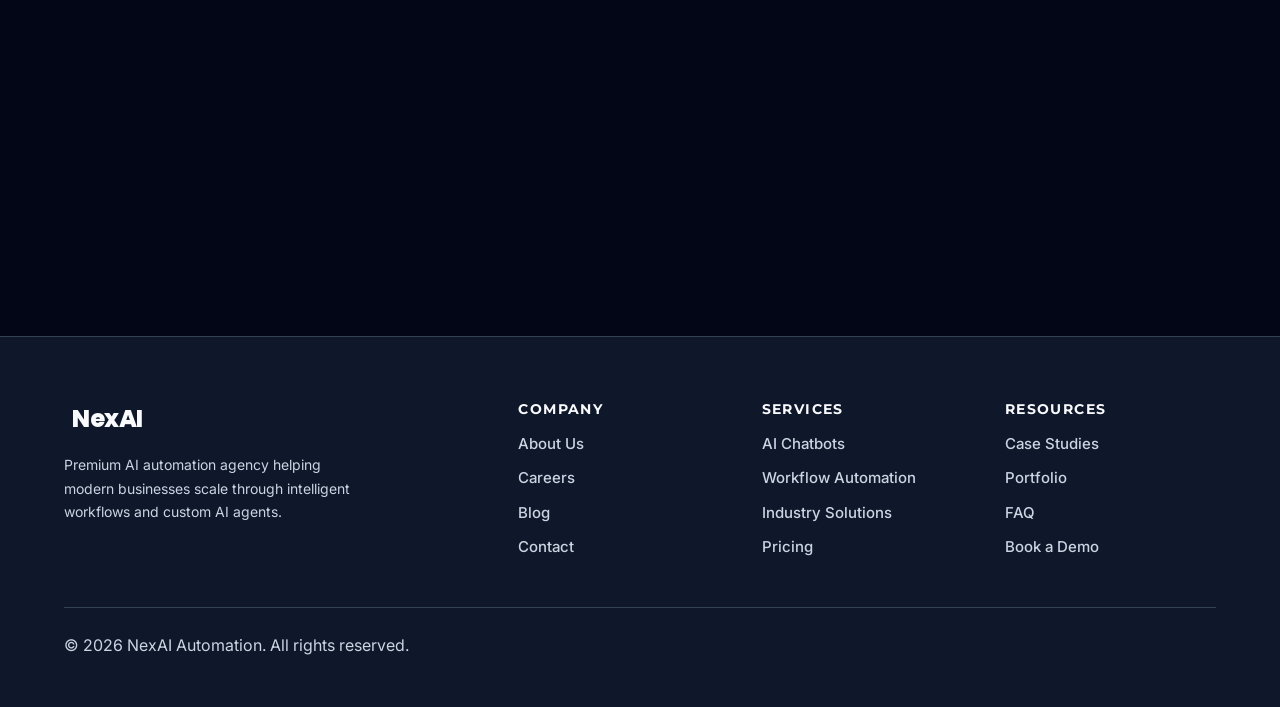
==== commit 87e75f37: "style: fix vertical padding in hero sections for perfect centering" ====
--- a/index.html
+++ b/index.html
@@ -20,7 +20,7 @@
             display: flex;
             align-items: center;
             position: relative;
-            padding-top: var(--space-20);
+            padding-top: var(--space-12);
             padding-bottom: var(--space-12);
             overflow: hidden;
             background-image: linear-gradient(to bottom, rgba(3,3,3,0.6), rgba(3,3,3,0.95)), url('https://images.unsplash.com/photo-1451187580459-43490279c0fa?q=80&w=2000&auto=format&fit=crop');
@@ -30,7 +30,7 @@
         }
         @media(min-width:768px) {
             .hero {
-                padding-top: var(--space-28);
+                padding-top: var(--space-16);
                 padding-bottom: var(--space-16);
             }
         }
